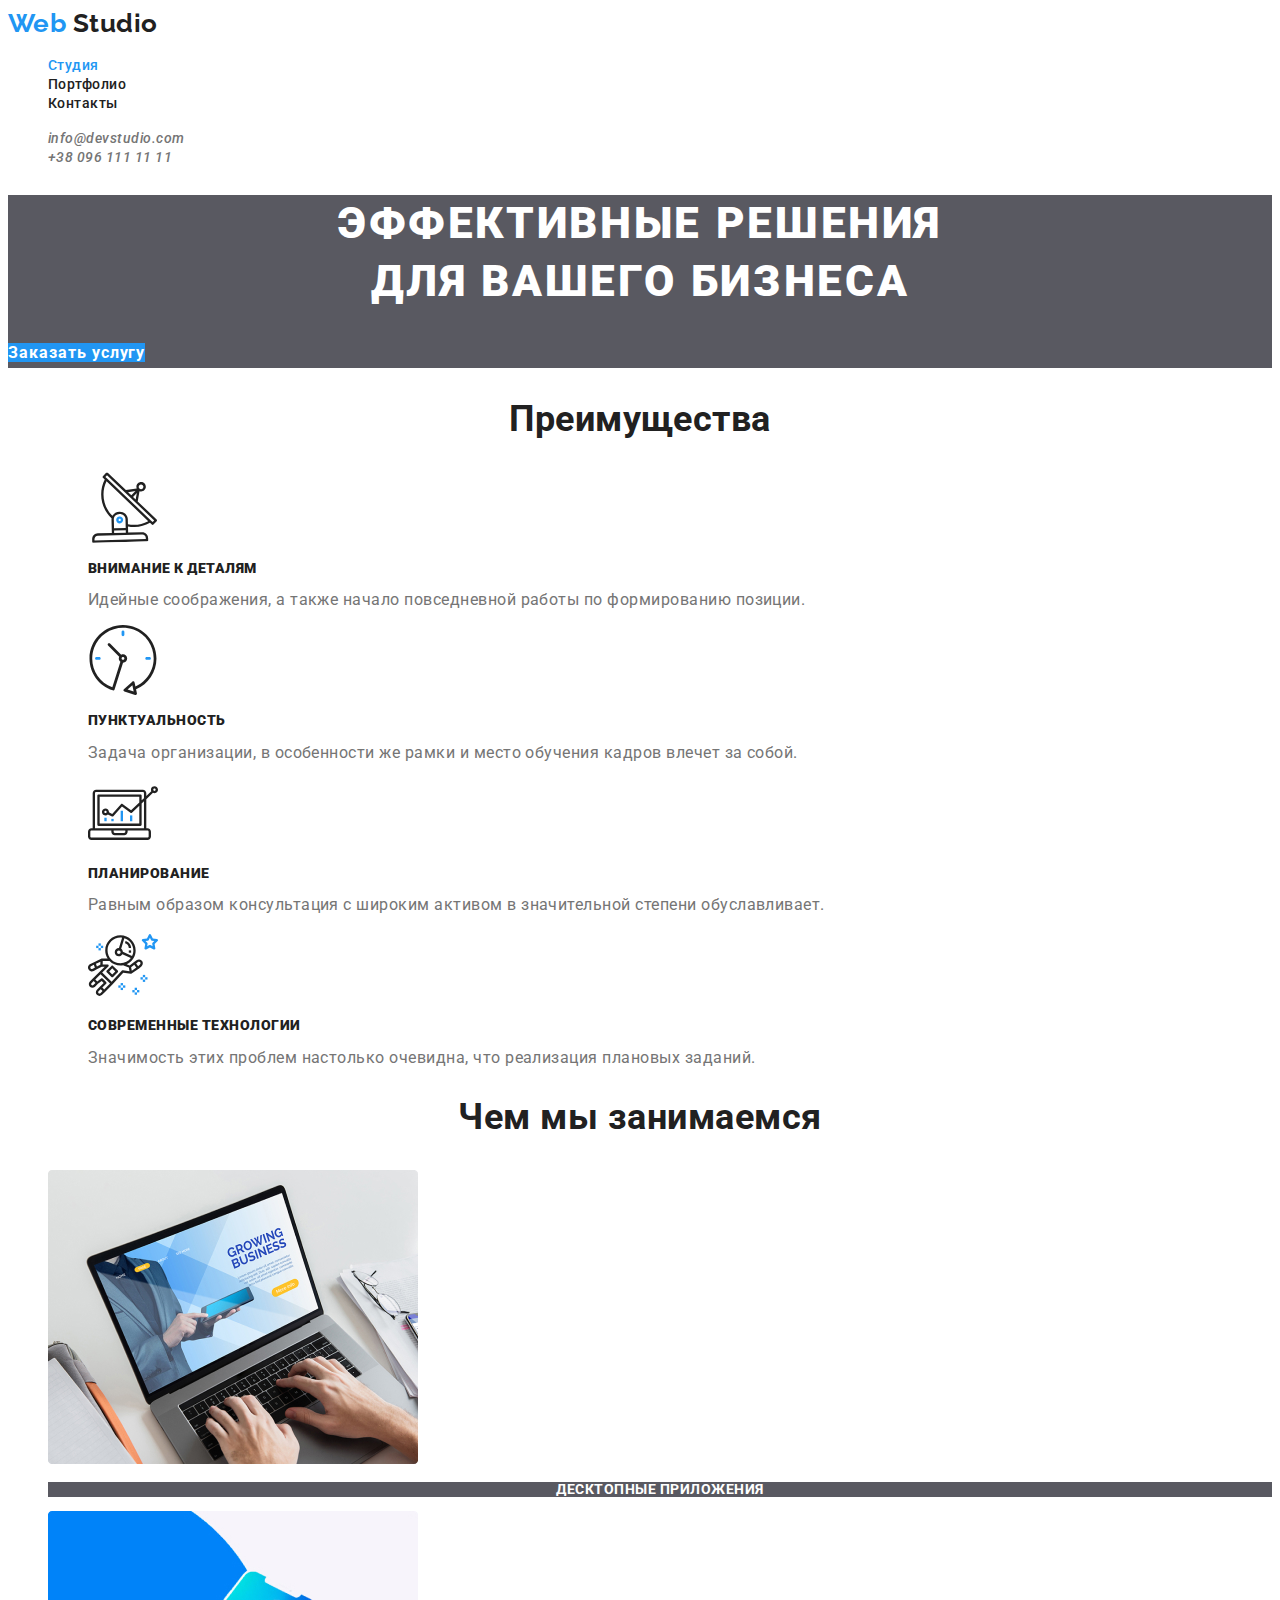
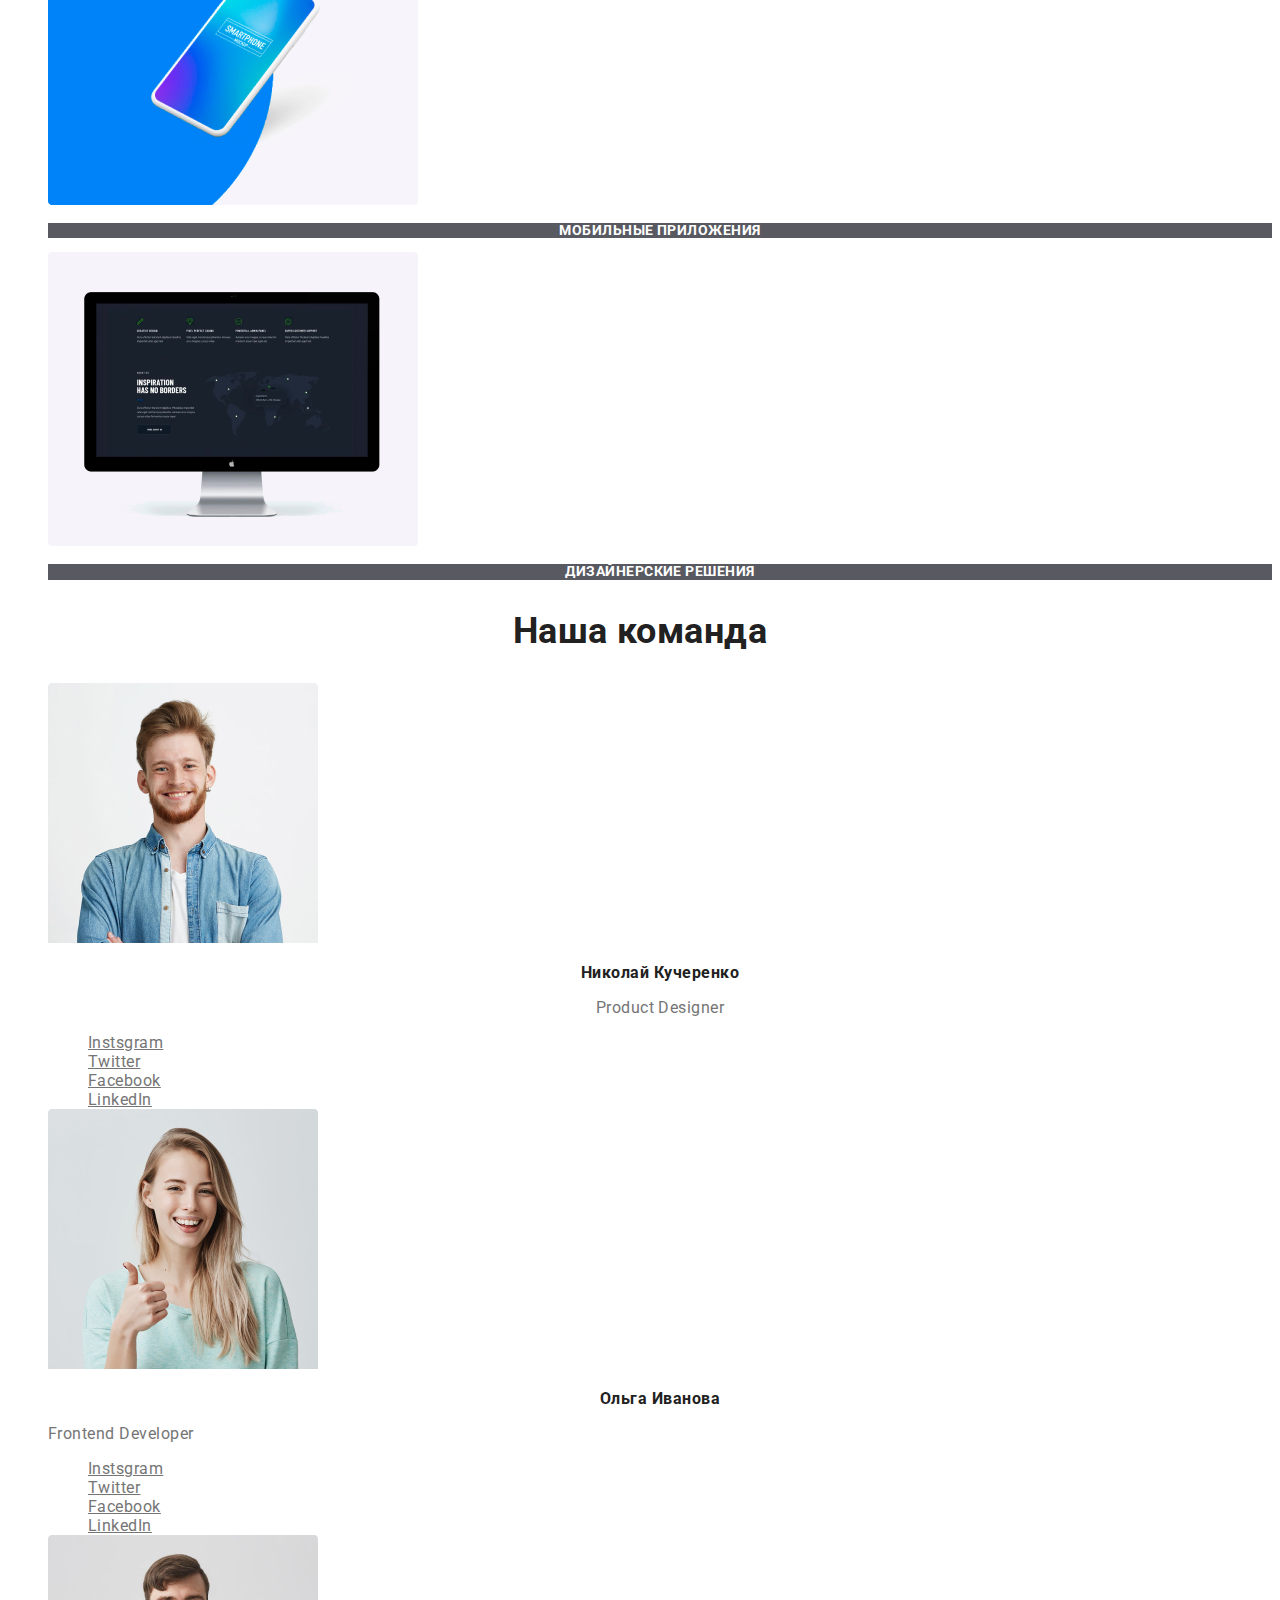
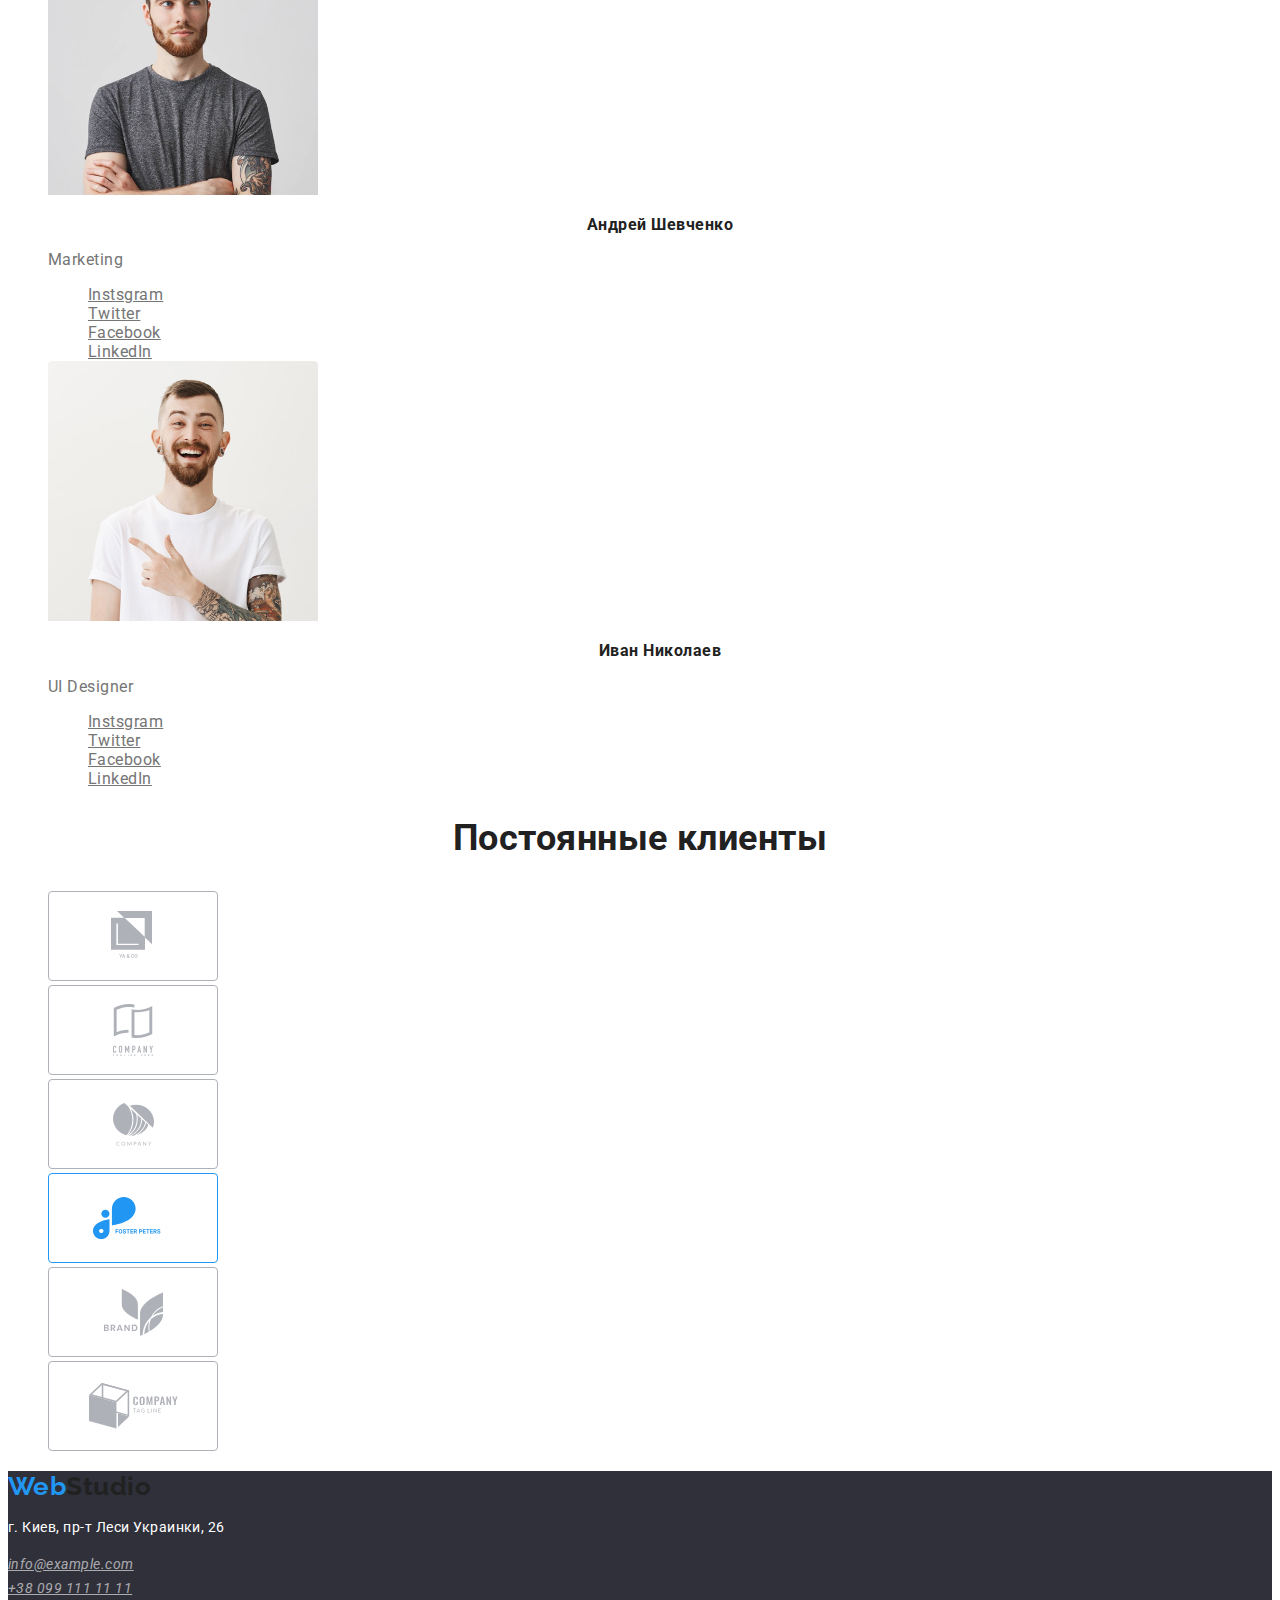
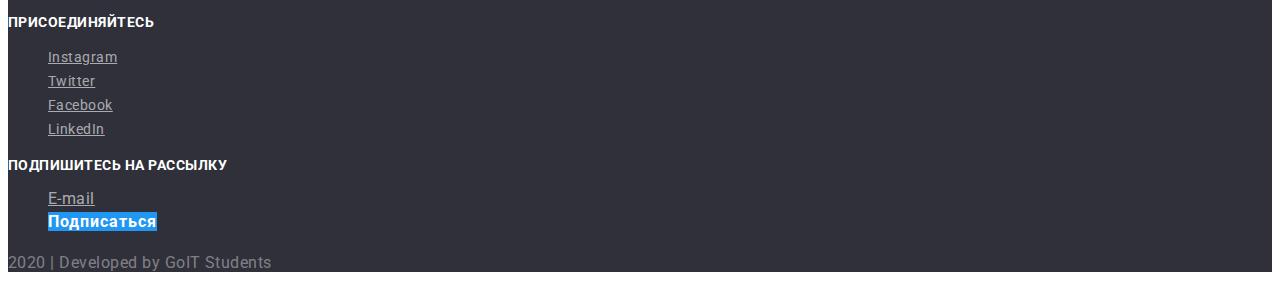
==== index.html @ 50393050 "добавляет исходные файлы" ====
<!DOCTYPE html>
<html lang="ru">
  <head>
    <meta charset="UTF-8" />
    <meta name="viewport" content="width=device-width, initial-scale=1.0" />
    <title>Document</title>
    <link
      href="https://fonts.googleapis.com/css2?family=Raleway&family=Roboto:wght@400;700;900&display=swap"
      rel="stylesheet"
    />
    <link rel="stylesheet" href="./css/styles.css" />
  </head>
  <body>
    <!--навигация + контакты-->
    <header>
      <nav>
        <a href="/" class="logo" lang="en"
          ><span class="logo-web">Web</span> Studio</a
        >
        <ul class="site-nav">
          <li><a href="" class="link current">Студия</a></li>
          <li><a href="./portfolio.html" class="link">Портфолио</a></li>
          <li><a href="" class="link">Контакты</a></li>
        </ul>
      </nav>
      <address>
        <ul class="address">
          <li>
            <a href="mailto:info@devstudio.com" class="link"
              >info@devstudio.com</a
            >
          </li>
          <li>
            <a href="tel:+380961111111" class="link">+38 096 111 11 11</a>
          </li>
        </ul>
      </address>
    </header>

    <main>
      <!--Hero-->
      <section class="hero">
        <h1 class="hero-title">
          эффективные решения <br />
          для вашего бизнеса
        </h1>
        <a href="" class="button primary">Заказать услугу</a>
      </section>

      <!--секция с графическим контентом-->
      <section class="section">
        <!--этот заголовок спрятать в css-->
        <h2 class="section-title">Преимущества</h2>
        <ul class="feature">
          <li>
            <figure>
              <img src="./img/antenna1.svg" alt="antenna 1" />
              <p class="title"><b>Внимание к деталям</b></p>
              <figcaption class="text">
                Идейные соображения, а также начало повседневной работы по
                формированию позиции.
              </figcaption>
            </figure>
          </li>
          <li>
            <figure>
              <img src="./img/clock1.svg" alt="clock 1" />
              <p class="title"><b>Пунктуальность</b></p>
              <figcaption>
                Задача организации, в особенности же рамки и место обучения
                кадров влечет за собой.
              </figcaption>
            </figure>
          </li>
          <li>
            <figure>
              <img src="./img/diagram1.svg" alt="diagram 1" />
              <p class="title"><b>Планирование</b></p>
              <figcaption>
                Равным образом консультация с широким активом в значительной
                степени обуславливает.
              </figcaption>
            </figure>
          </li>
          <li>
            <figure>
              <img src="./img/astronaut1.svg" alt="astronaut 1" />
              <p class="title"><b>Современные технологии</b></p>
              <figcaption>
                Значимость этих проблем настолько очевидна, что реализация
                плановых заданий.
              </figcaption>
            </figure>
          </li>
        </ul>
      </section>

      <!--секция чем мы занимаемся-->
      <section class="section">
        <h2 class="section-title">Чем мы занимаемся</h2>
        <ul class="work">
          <li>
            <img src="./img/laptop.img.jpg" alt="laptop photo" />
            <p class="text">Десктопные приложения</p>
          </li>
          <li>
            <img src="./img/mob.img.jpg" alt="phone photo" />
            <p class="text">Мобильные приложения</p>
          </li>
          <li>
            <img src="./img/tv.img.jpg" alt="tv photo" />
            <p class="text">Дизайнерские решения</p>
          </li>
        </ul>
      </section>

      <!--секция наша команда-->
      <section class="section">
        <h2 class="section-title">Наша команда</h2>
        <ul class="team">
          <li>
            <img src="./img/john.img.jpg" alt="portrait photo" />
            <p class="name"><b>Николай Кучеренко</b></p>
            <p lang="en" class="occupation">Product Designer</p>
            <ul class="social-list">
              <li><a href="" class="link">Instsgram</a></li>
              <li><a href="" class="link">Twitter</a></li>
              <li><a href="" class="link">Facebook</a></li>
              <li><a href="" class="link">LinkedIn</a></li>
            </ul>
          </li>
          <li>
            <img src="./img/marta.img.jpg" alt="portrait photo" />
            <p class="name"><b>Ольга Иванова</b></p>
            <p lang="en">Frontend Developer</p>
            <ul class="social-list">
              <li><a href="" class="link">Instsgram</a></li>
              <li><a href="" class="link">Twitter</a></li>
              <li><a href="" class="link">Facebook</a></li>
              <li><a href="" class="link">LinkedIn</a></li>
            </ul>
          </li>
          <li>
            <img src="./img/robert.img.jpg" alt="portrait photo" />
            <p class="name"><b>Андрей Шевченко</b></p>
            <p lang="en">Marketing</p>
            <ul class="social-list">
              <li><a href="" class="link">Instsgram</a></li>
              <li><a href="" class="link">Twitter</a></li>
              <li><a href="" class="link">Facebook</a></li>
              <li><a href="" class="link">LinkedIn</a></li>
            </ul>
          </li>
          <li>
            <img src="./img/martin.img.jpg" alt="portrait photo" />
            <p class="name"><b>Иван Николаев</b></p>
            <p lang="en">UI Designer</p>
            <ul class="social-list">
              <li><a href="" class="link">Instsgram</a></li>
              <li><a href="" class="link">Twitter</a></li>
              <li><a href="" class="link">Facebook</a></li>
              <li><a href="" class="link">LinkedIn</a></li>
            </ul>
          </li>
        </ul>
      </section>

      <!--секция постоянные клиенты-->
      <section class="section">
        <h2 class="section-title">Постоянные клиенты</h2>
        <ul>
          <li>
            <img src="./img/Client1.svg" alt="logo client 1" />
          </li>
          <li>
            <img src="./img/Client2.svg" alt="logo client 2" />
          </li>
          <li>
            <img src="./img/Client3.svg" alt="logo client 3" />
          </li>
          <li>
            <img src="./img/Client4.svg" alt="logo client 4" />
          </li>
          <li>
            <img src="./img/Client5.svg" alt="logo client 5" />
          </li>
          <li>
            <img src="./img/Client6.svg" alt="logo client 6" />
          </li>
        </ul>
      </section>
    </main>

    <!--подвал страницы-->
    <footer class="footer">
      <a href="/" lang="en" class="logo"
        ><span class="logo-web">Web</span>Studio</a
      >
      <address>
        <p class="address">г. Киев, пр-т Леси Украинки, 26</p>
        <a href="mailto:info@example.com" class="link">info@example.com</a
        ><br />
        <a href="tel:+380991111111" class="link">+38 099 111 11 11</a>
      </address>

      <!--блок соцсети-->
      <div>
        <h3 class="title">присоединяйтесь</h3>
        <ul>
          <li><a href="" class="link">Instagram</a></li>
          <li><a href="" class="link">Twitter</a></li>
          <li><a href="" class="link">Facebook</a></li>
          <li><a href="" class="link">LinkedIn</a></li>
        </ul>
      </div>

      <!--блок присоединяйтесь-->
      <div>
        <h3 class="title">подпишитесь на рассылку</h3>
        <ul>
          <li><a href="" class="button">E-mail</a></li>
          <li><a href="" class="button primary">Подписаться</a></li>
        </ul>
      </div>
      <p class="text">2020 | Developed by GoIT Students</p>
    </footer>
  </body>
</html>
---- css/styles.css ----
:root {
  --primary-text-color: #757575;
  --title-text-color: #212121;
  --accent-color: #2196f3;
  --primary-white-color: #ffffff;
}

body {
  color: var(--primary-text-color);
  background-color: #ffffff;

  font-family: Roboto, sans-serif;
  letter-spacing: 0.03em;
}

ul {
  list-style: none;
}

/* LOGO */
.logo {
  color: var(--title-text-color);

  font-family: Raleway, sans-serif;
  font-weight: bold;
  font-size: 26px;
  line-height: 31px;
  text-decoration: none;
}

.logo-web {
  color: var(--accent-color);
  font-family: Raleway, sans-serif;
}

.logo:hover {
  color: var(--accent-color);
}

/* site-nav */

.site-nav .link {
  color: var(--title-text-color);

  font-weight: 500;
  font-size: 14px;
  line-height: 1.2;
  text-decoration: none;
}

.site-nav .link:hover,
.site-nav .link:focus {
  color: var(--accent-color);
}

.site-nav .link.current {
  color: var(--accent-color);
}

/* address */

.address .link {
  color: var(--primary-text-color);

  font-weight: 500;
  font-size: 14px;
  line-height: 1.2;
  text-decoration: none;
}

.address .link:hover,
.address .link:focus {
  color: var(--accent-color);
}

/* HERO */

.hero {
  background-color: rgba(47, 48, 58, 80%);
}
.hero-title {
  color: #ffffff;

  font-style: normal;
  font-weight: 900;
  font-size: 44px;
  line-height: 1.3;
  text-align: center;
  letter-spacing: 0.06em;
  text-transform: uppercase;
}

/* section */

.section-title {
  color: var(--title-text-color);

  font-weight: bold;
  font-size: 36px;
  line-height: 1.2;
  text-align: center;
}

/* section feature */

.feature .title {
  color: var(--title-text-color);

  font-weight: bold;
  font-size: 14px;
  line-height: 1.1;
  text-transform: uppercase;
}

/* work */

.work .text {
  color: var(--primary-white-color);
  background-color: rgba(47, 48, 58, 80%);

  font-weight: bold;
  font-size: 14px;
  line-height: 1.1;
  text-align: center;
  text-transform: uppercase;
}

/* team */

.team .name {
  color: var(--title-text-color);

  font-weight: 500;
  font-size: 16px;
  line-height: 1.2;
  text-align: center;
}

.occupation {
  font-size: 16px;
  line-height: 1.2;
  text-align: center;
}

.social-list .link {
  color: var(--primary-text-color);
}

.social-list .link:hover,
.social-list .link:focus {
  color: var(--accent-color);
}

/* footer */

.footer {
  background-color: #2f303a;
}

.footer .address {
  color: var(--primary-white-color);

  font-style: normal;
  font-weight: normal;
  font-size: 14px;
  line-height: 1.7;
}

.footer .link {
  color: rgba(255, 255, 255, 60%);

  font-size: 14px;
  line-height: 1.7;
}

.footer .link:hover,
.footer .link:focus {
  color: var(--accent-color);
}

.footer .title {
  color: var(--primary-white-color);

  font-weight: bold;
  font-size: 14px;
  line-height: 1.1;
  text-transform: uppercase;
}

.footer .text {
  color: rgba(255, 255, 255, 40%);
}

.button {
  color: rgba(255, 255, 255, 60%);
  background-color: #2f303a;
}

.button.primary {
  color: var(--primary-white-color);
  background-color: var(--accent-color);

  font-family: inherit;
  font-weight: bold;
  font-size: 16px;
  line-height: 1.8;
  letter-spacing: 0.06em;
  text-decoration: none;
  align-items: center;
  text-align: center;
}

.button.primary:hover,
.button.primary:focus {
  color: var(--primary-text-color);
}

.button:hover,
.button:focus {
  color: var(--accent-color);
}

/* PORTFOLIO */

.portfolio-button {
  color: var(--title-text-color);
  background-color: #f5f4fa;
}

.portfolio-button:hover,
.portfolio-button:focus {
  color: var(--primary-white-color);
  background-color: var(--accent-color);
}

.examples .link {
  text-decoration: none;
}

.examples-title {
  color: var(--title-text-color);
  font-weight: 700;
  font-size: 18px;
  line-height: 2;
  letter-spacing: 0.06em;
}

.examples .text {
  color: var(--primary-text-color);
  font-size: 16px;
  line-height: 1.9;
}

.examples .discription {
  color: var(--primary-text-color);
  font-size: 18px;
  line-height: 1.5;
}
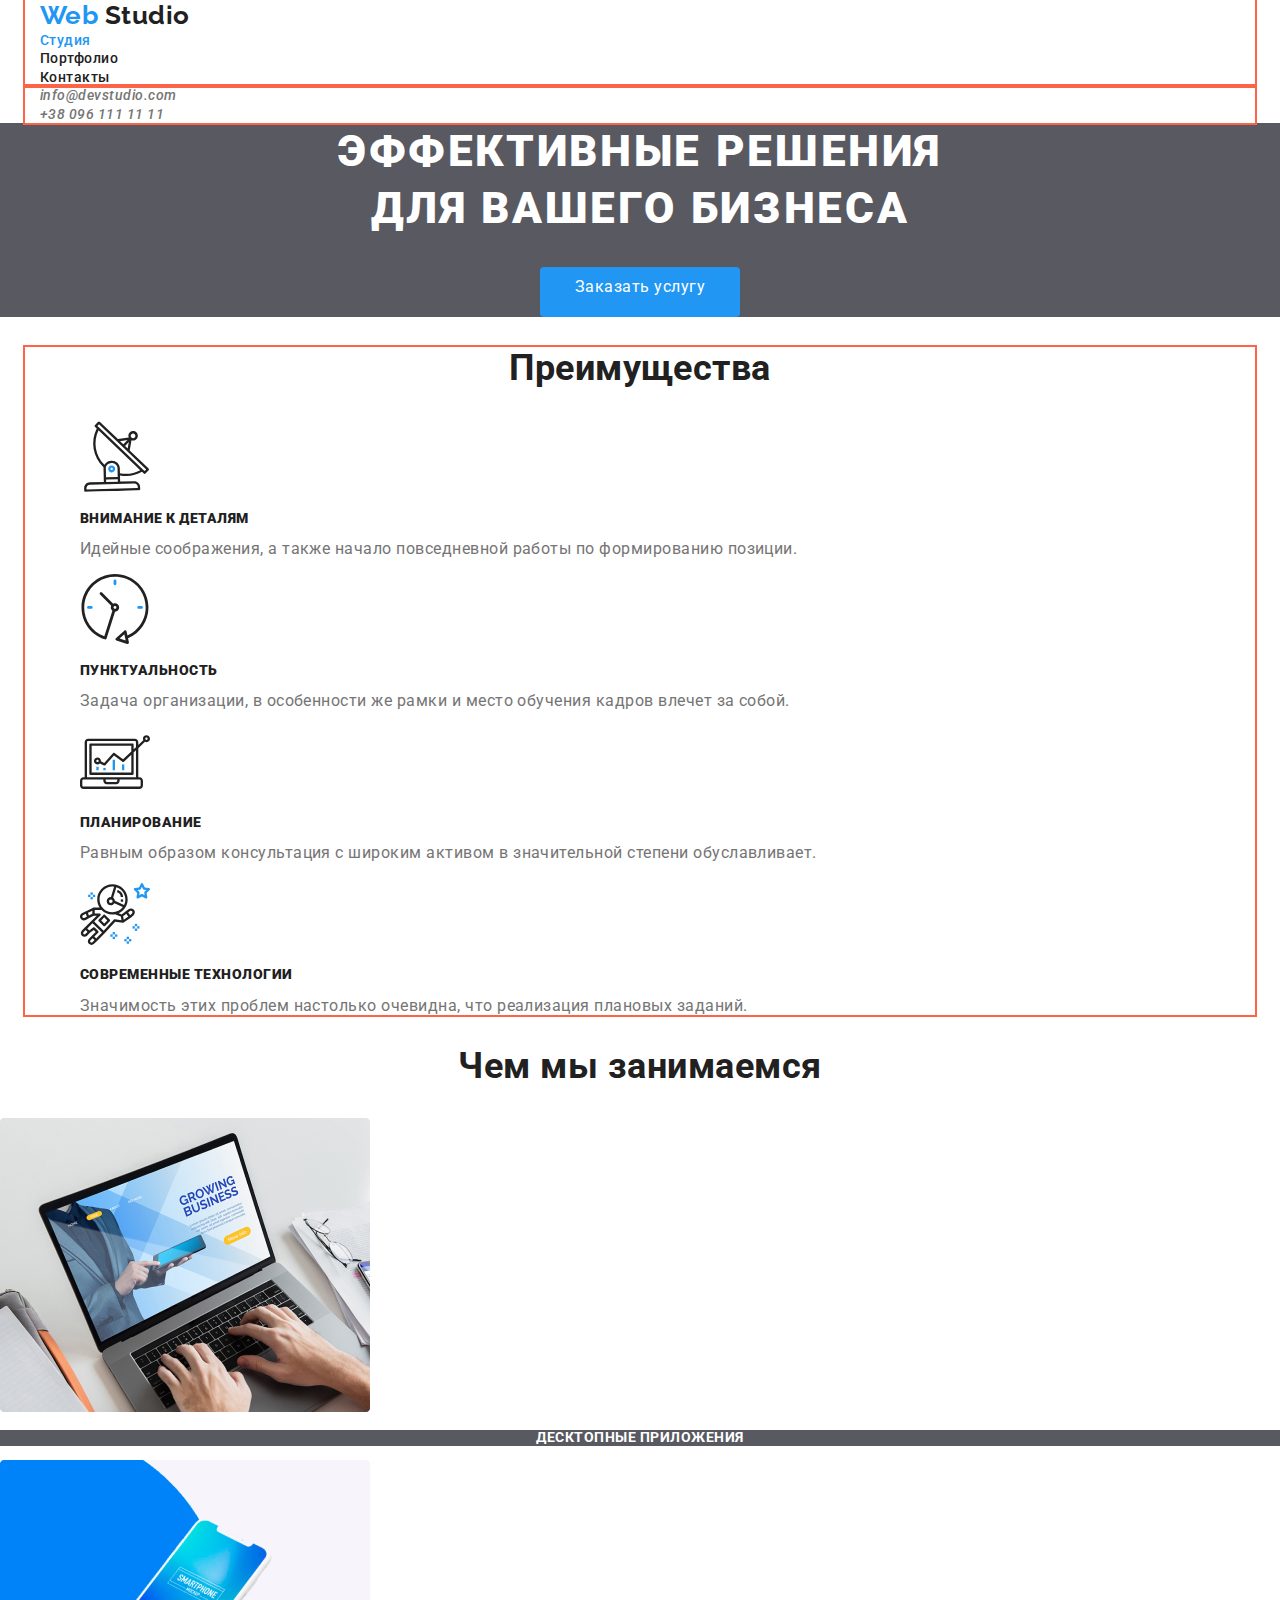
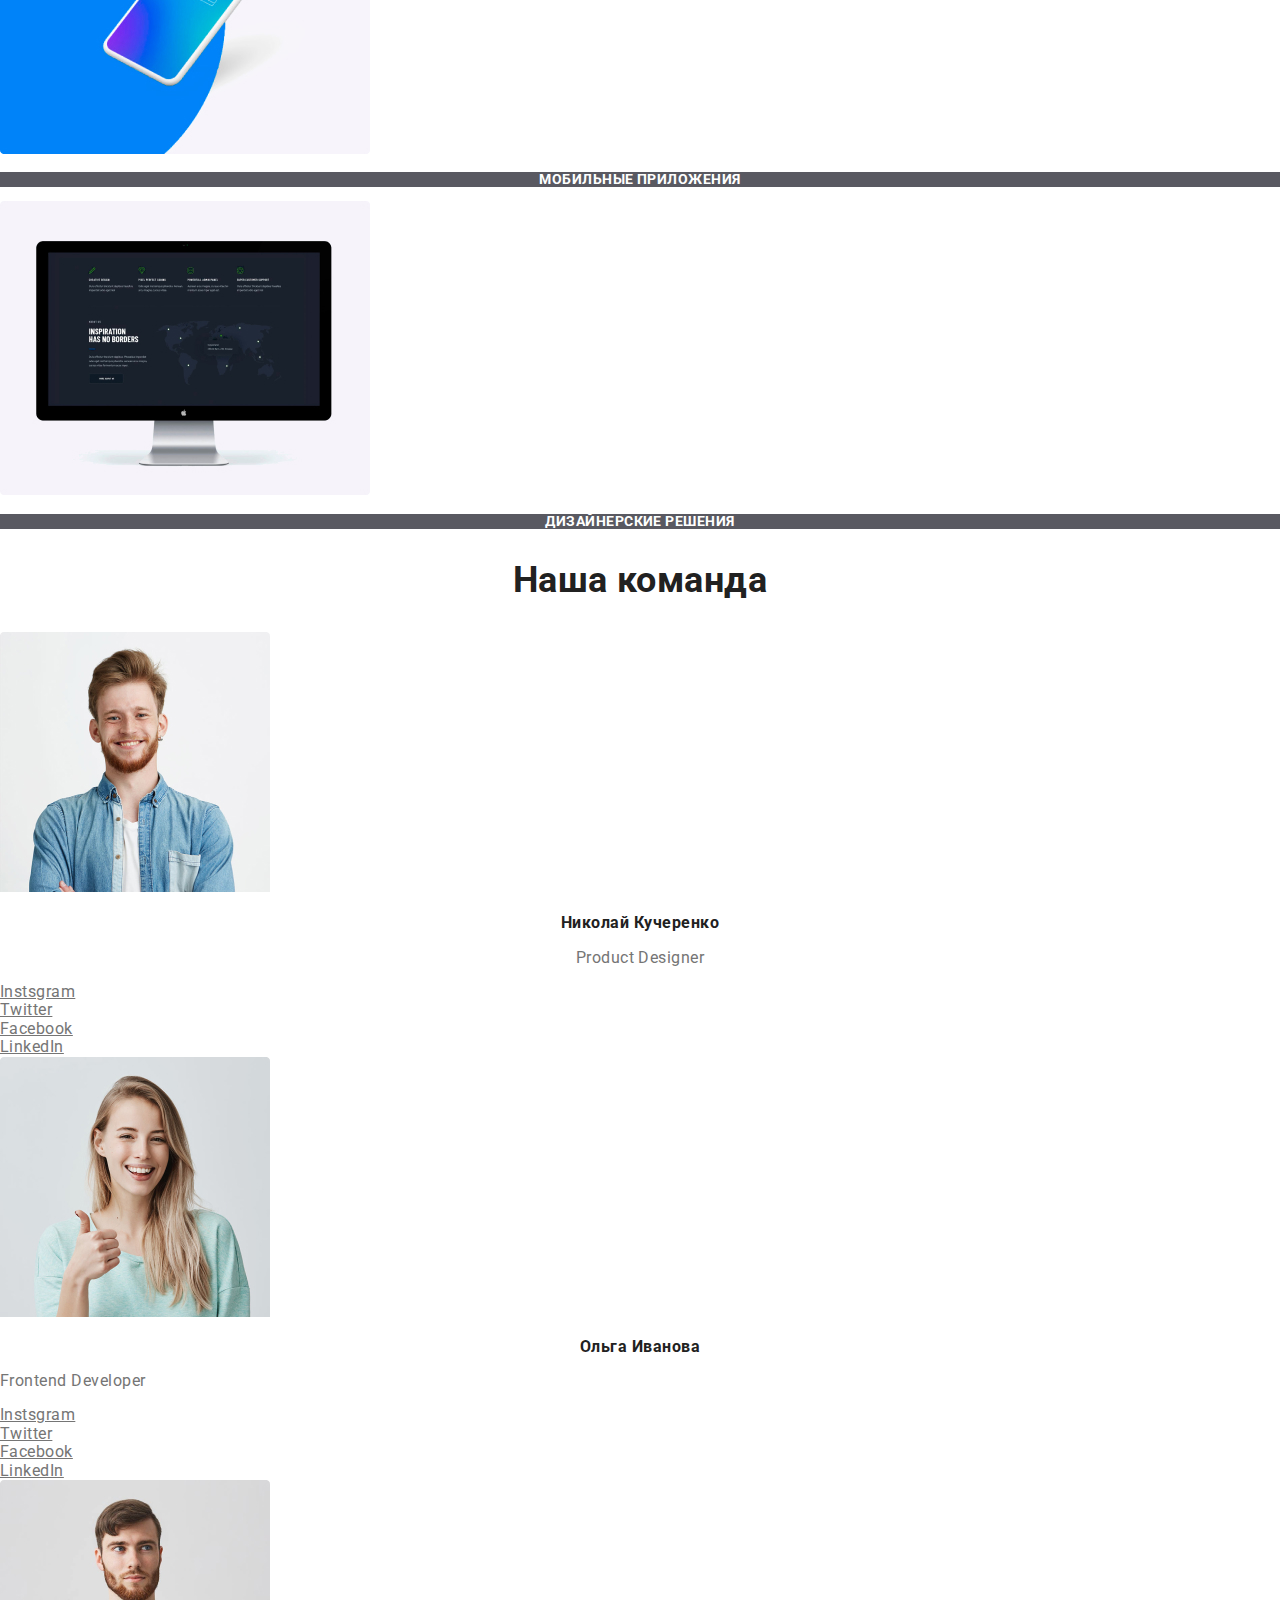
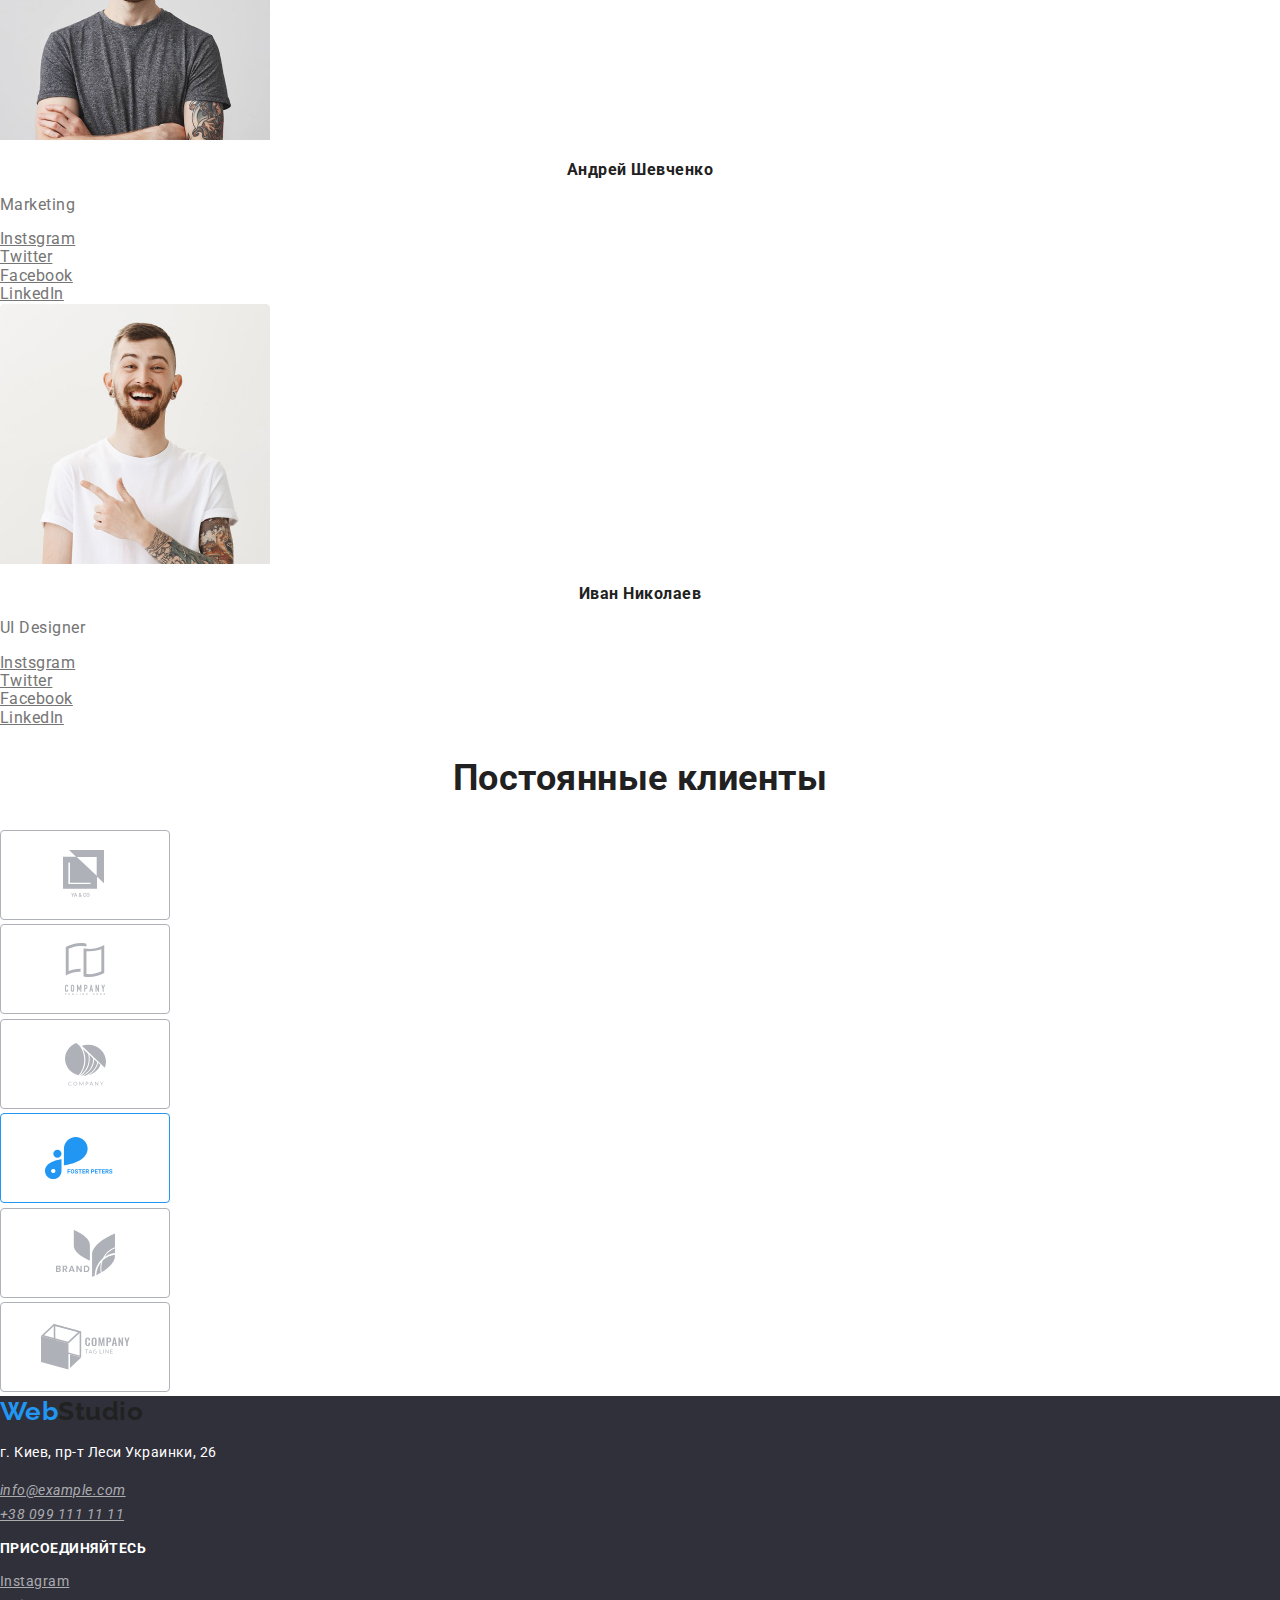
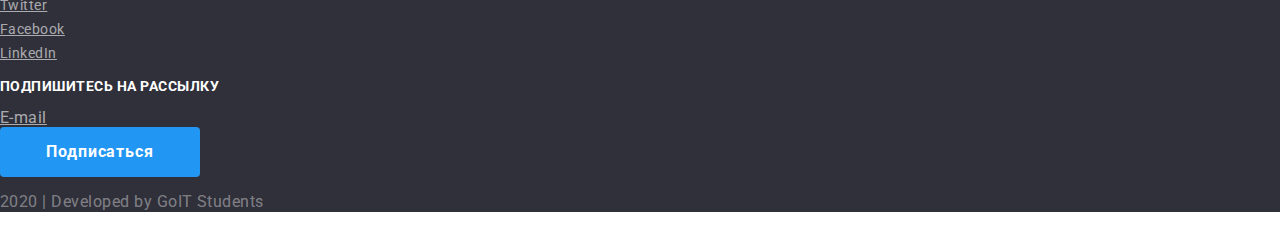
==== commit 559e454c: "стартует блочную часть" ====
--- a/index.html
+++ b/index.html
@@ -8,12 +8,16 @@
       href="https://fonts.googleapis.com/css2?family=Raleway&family=Roboto:wght@400;700;900&display=swap"
       rel="stylesheet"
     />
+    <link
+      rel="stylesheet"
+      href="https://cdnjs.cloudflare.com/ajax/libs/modern-normalize/0.6.0/modern-normalize.min.css"
+    />
     <link rel="stylesheet" href="./css/styles.css" />
   </head>
   <body>
     <!--навигация + контакты-->
     <header>
-      <nav>
+      <nav class="container">
         <a href="/" class="logo" lang="en"
           ><span class="logo-web">Web</span> Studio</a
         >
@@ -23,7 +27,7 @@
           <li><a href="" class="link">Контакты</a></li>
         </ul>
       </nav>
-      <address>
+      <address class="container">
         <ul class="address">
           <li>
             <a href="mailto:info@devstudio.com" class="link"
@@ -44,55 +48,57 @@
           эффективные решения <br />
           для вашего бизнеса
         </h1>
-        <a href="" class="button primary">Заказать услугу</a>
+        <a href="" class="hero-button">Заказать услугу</a>
       </section>
 
       <!--секция с графическим контентом-->
       <section class="section">
-        <!--этот заголовок спрятать в css-->
-        <h2 class="section-title">Преимущества</h2>
-        <ul class="feature">
-          <li>
-            <figure>
-              <img src="./img/antenna1.svg" alt="antenna 1" />
-              <p class="title"><b>Внимание к деталям</b></p>
-              <figcaption class="text">
-                Идейные соображения, а также начало повседневной работы по
-                формированию позиции.
-              </figcaption>
-            </figure>
-          </li>
-          <li>
-            <figure>
-              <img src="./img/clock1.svg" alt="clock 1" />
-              <p class="title"><b>Пунктуальность</b></p>
-              <figcaption>
-                Задача организации, в особенности же рамки и место обучения
-                кадров влечет за собой.
-              </figcaption>
-            </figure>
-          </li>
-          <li>
-            <figure>
-              <img src="./img/diagram1.svg" alt="diagram 1" />
-              <p class="title"><b>Планирование</b></p>
-              <figcaption>
-                Равным образом консультация с широким активом в значительной
-                степени обуславливает.
-              </figcaption>
-            </figure>
-          </li>
-          <li>
-            <figure>
-              <img src="./img/astronaut1.svg" alt="astronaut 1" />
-              <p class="title"><b>Современные технологии</b></p>
-              <figcaption>
-                Значимость этих проблем настолько очевидна, что реализация
-                плановых заданий.
-              </figcaption>
-            </figure>
-          </li>
-        </ul>
+        <div class="container">
+          <!--этот заголовок спрятать в css-->
+          <h2 class="section-title">Преимущества</h2>
+          <ul class="feature">
+            <li>
+              <figure>
+                <img src="./img/antenna1.svg" alt="antenna 1" />
+                <p class="title"><b>Внимание к деталям</b></p>
+                <figcaption class="text">
+                  Идейные соображения, а также начало повседневной работы по
+                  формированию позиции.
+                </figcaption>
+              </figure>
+            </li>
+            <li>
+              <figure>
+                <img src="./img/clock1.svg" alt="clock 1" />
+                <p class="title"><b>Пунктуальность</b></p>
+                <figcaption>
+                  Задача организации, в особенности же рамки и место обучения
+                  кадров влечет за собой.
+                </figcaption>
+              </figure>
+            </li>
+            <li>
+              <figure>
+                <img src="./img/diagram1.svg" alt="diagram 1" />
+                <p class="title"><b>Планирование</b></p>
+                <figcaption>
+                  Равным образом консультация с широким активом в значительной
+                  степени обуславливает.
+                </figcaption>
+              </figure>
+            </li>
+            <li>
+              <figure>
+                <img src="./img/astronaut1.svg" alt="astronaut 1" />
+                <p class="title"><b>Современные технологии</b></p>
+                <figcaption>
+                  Значимость этих проблем настолько очевидна, что реализация
+                  плановых заданий.
+                </figcaption>
+              </figure>
+            </li>
+          </ul>
+        </div>
       </section>
 
       <!--секция чем мы занимаемся-->
--- a/css/styles.css
+++ b/css/styles.css
@@ -13,8 +13,19 @@
   letter-spacing: 0.03em;
 }
 
+.container {
+  width: 1230px;
+  margin: auto;
+  padding-left: 15px;
+  padding-right: 15px;
+
+  outline: 2px solid tomato;
+}
+
 ul {
   list-style: none;
+  padding: 0;
+  margin: 0;
 }
 
 /* LOGO */
@@ -77,17 +88,34 @@
 
 .hero {
   background-color: rgba(47, 48, 58, 80%);
+  text-align: center;
 }
 .hero-title {
+  margin-top: 0;
+  margin-bottom: 30px;
   color: #ffffff;
 
   font-style: normal;
   font-weight: 900;
   font-size: 44px;
   line-height: 1.3;
-  text-align: center;
   letter-spacing: 0.06em;
   text-transform: uppercase;
+}
+
+.hero-button {
+  display: inline-block;
+  border-radius: 4px;
+  padding: 11px 28px;
+  text-decoration: none;
+
+  color: var(--primary-white-color);
+  background-color: var(--accent-color);
+
+  min-width: 200px;
+  height: 50px;
+  left: 700px;
+  top: 466px;
 }
 
 /* section */
@@ -197,6 +225,15 @@
 }
 
 .button.primary {
+  display: inline-block;
+  border-radius: 4px;
+  padding: 11px 28px;
+
+  min-width: 200px;
+  height: 50px;
+  left: 1185px;
+  top: 2764px;
+
   color: var(--primary-white-color);
   background-color: var(--accent-color);
 
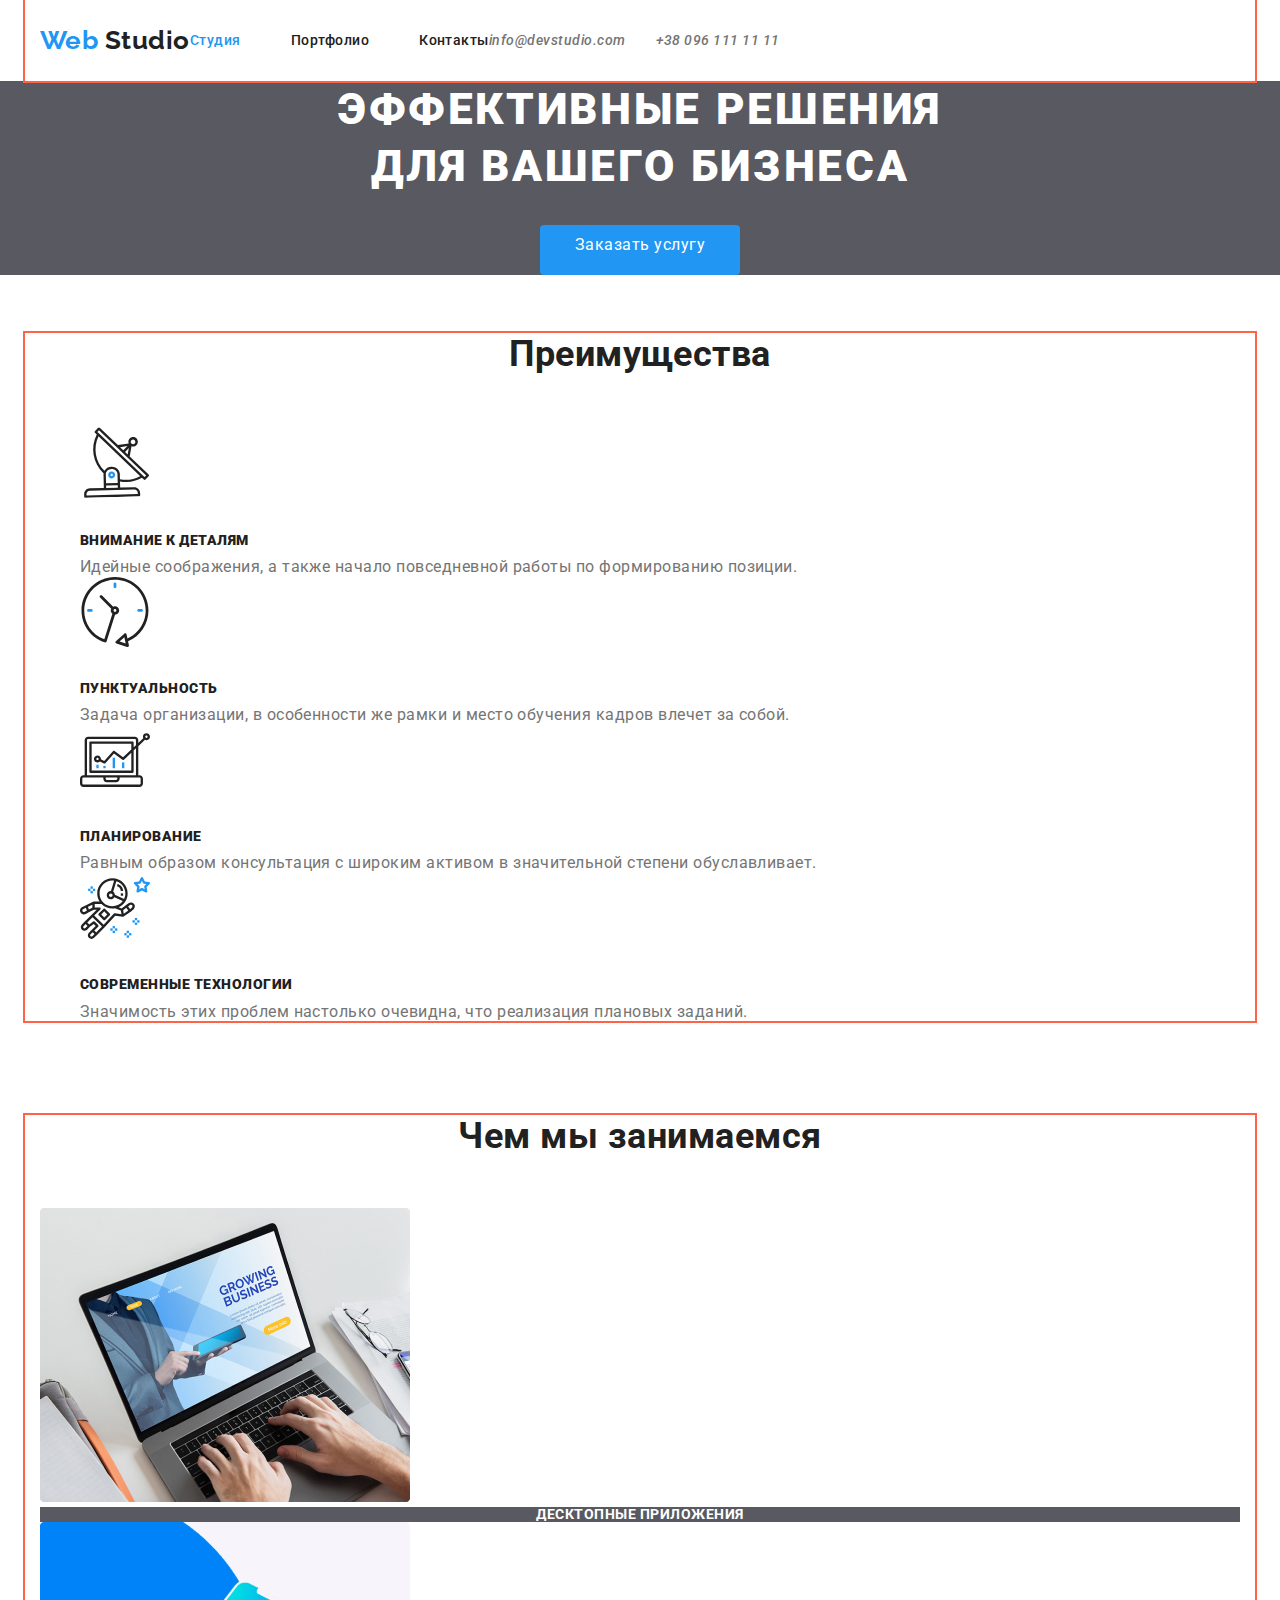
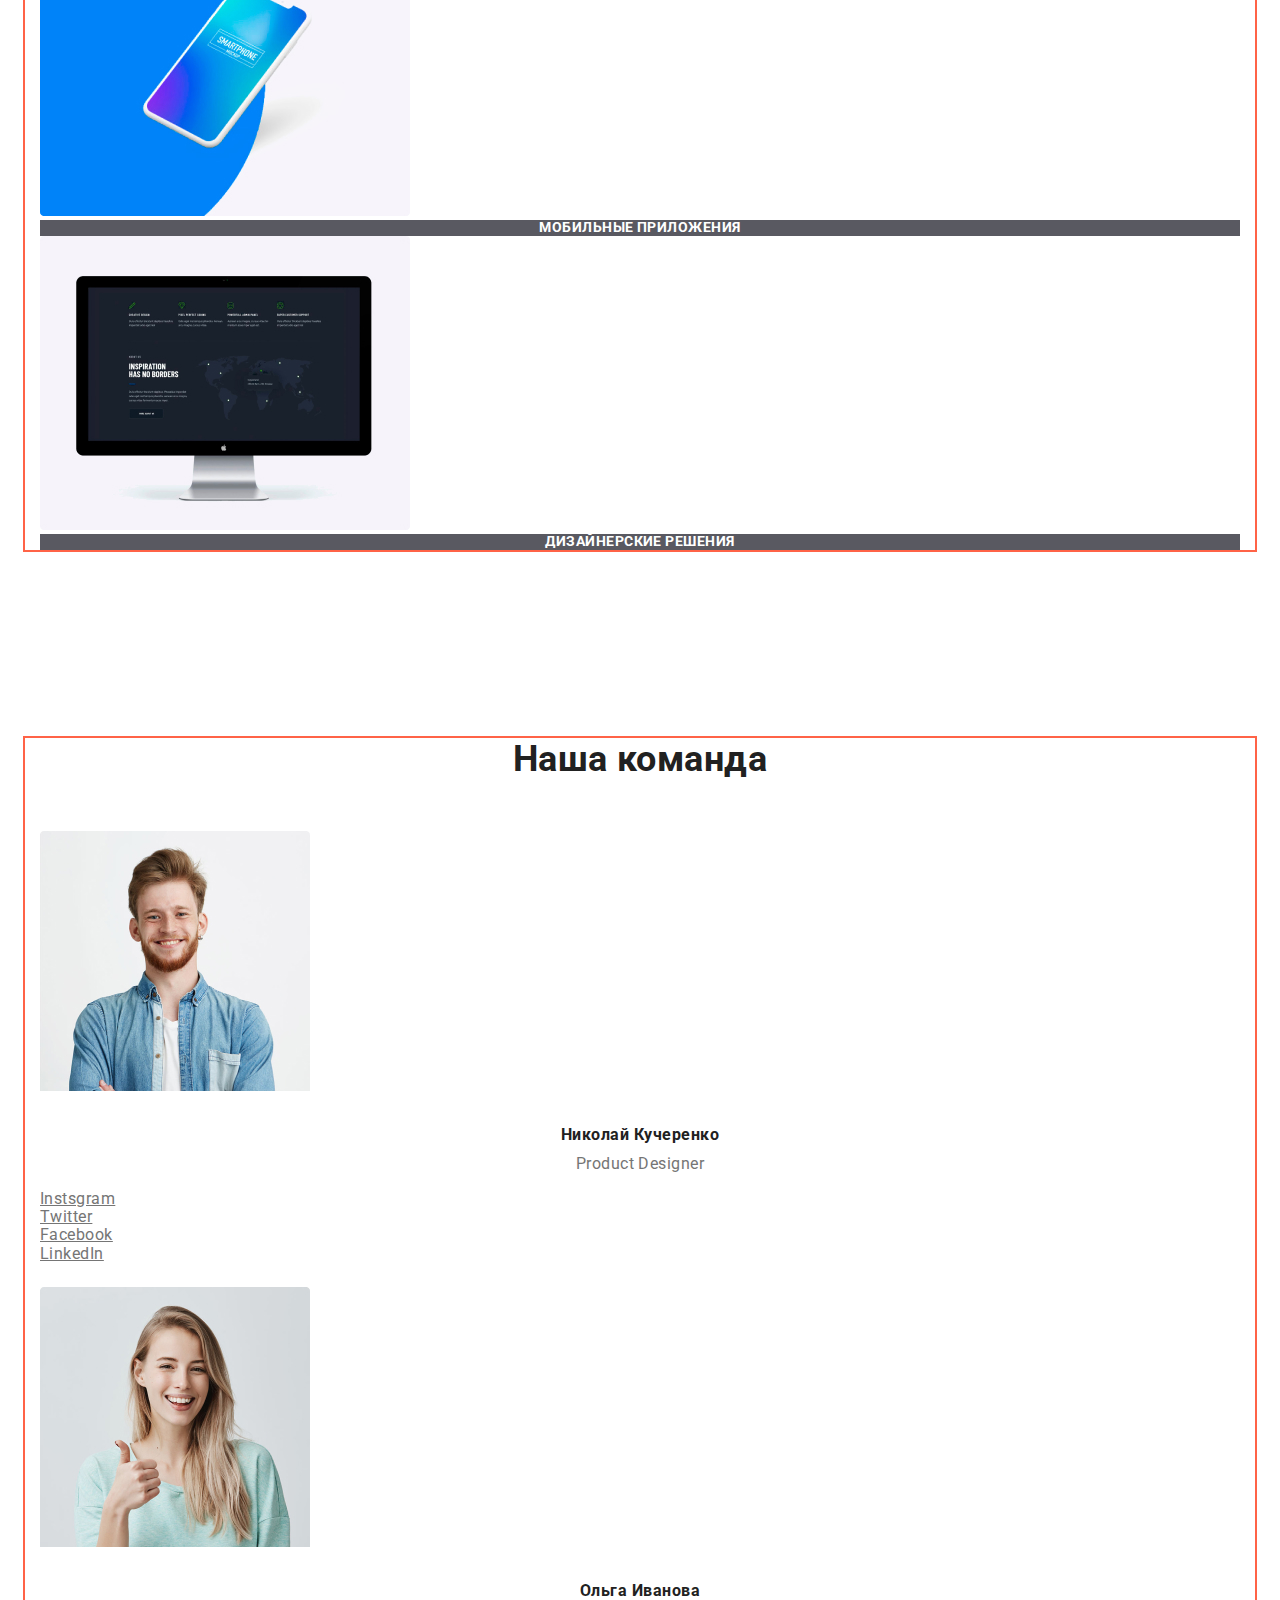
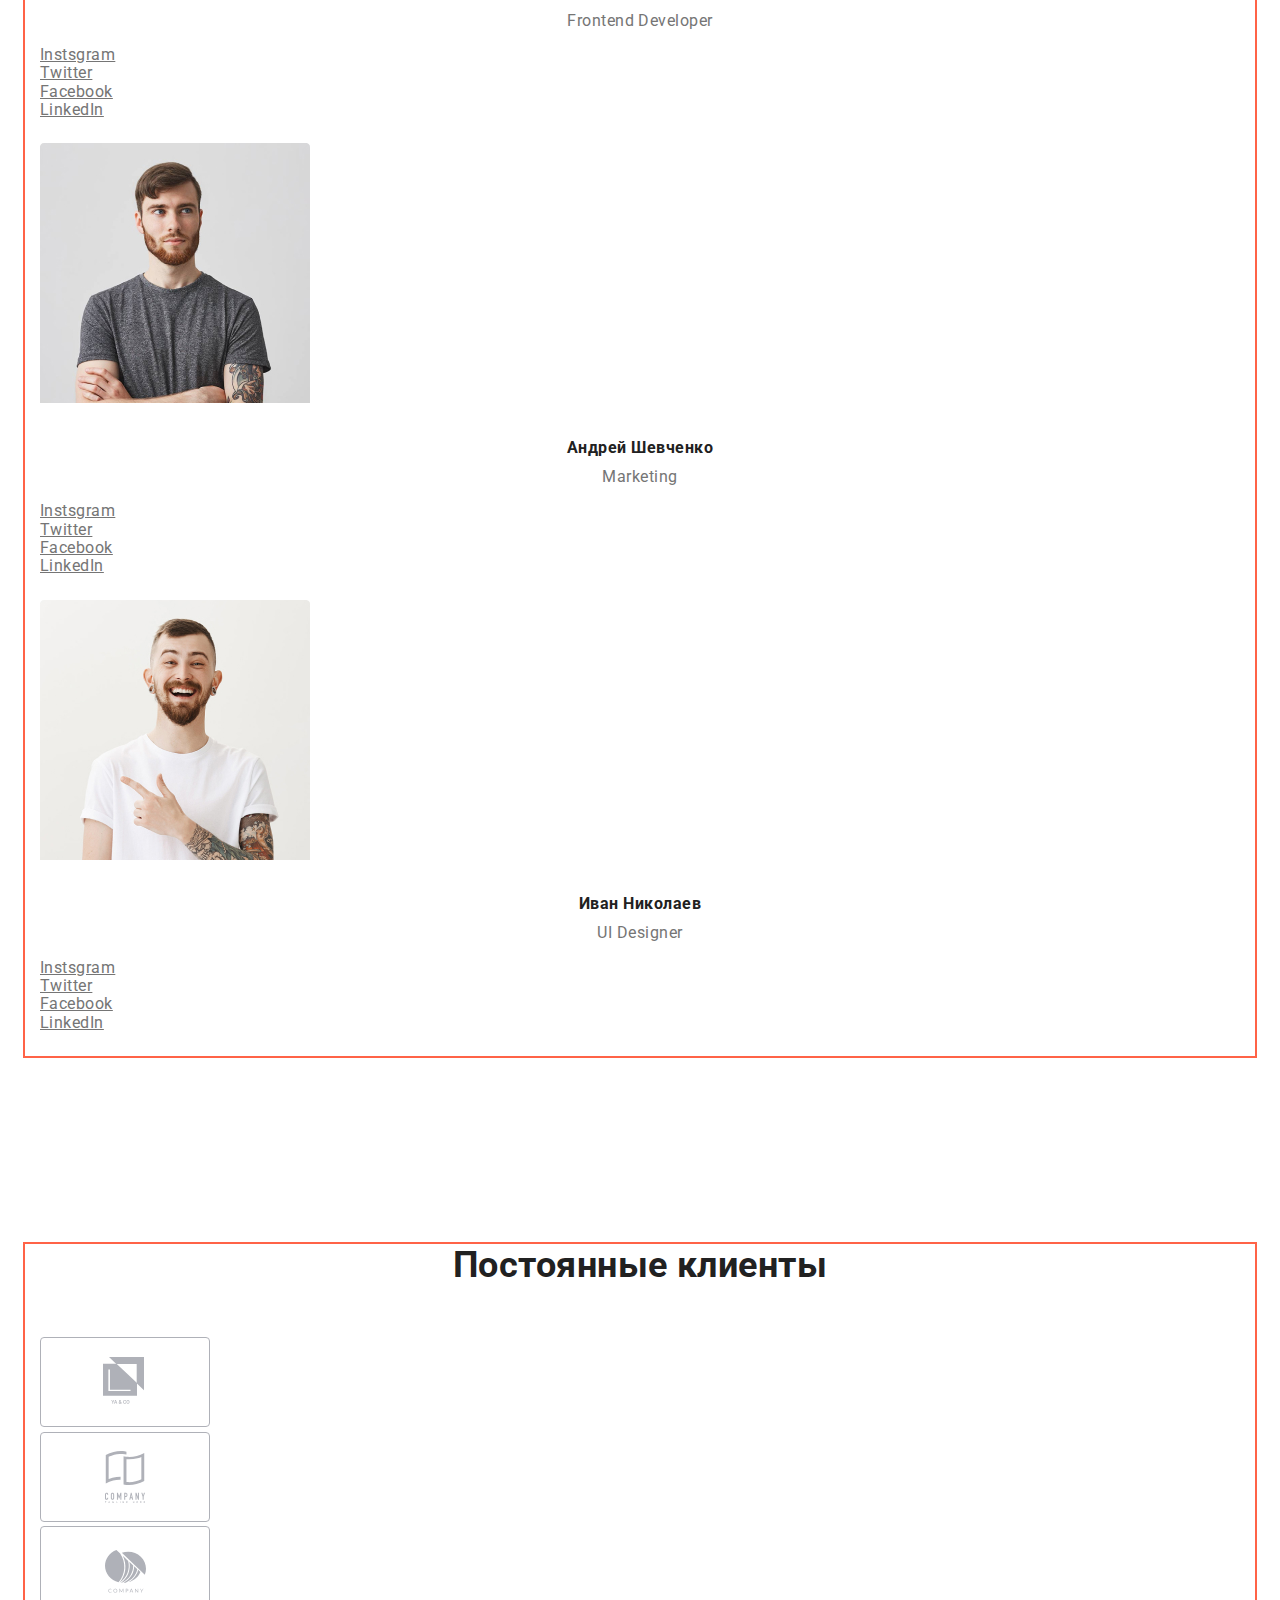
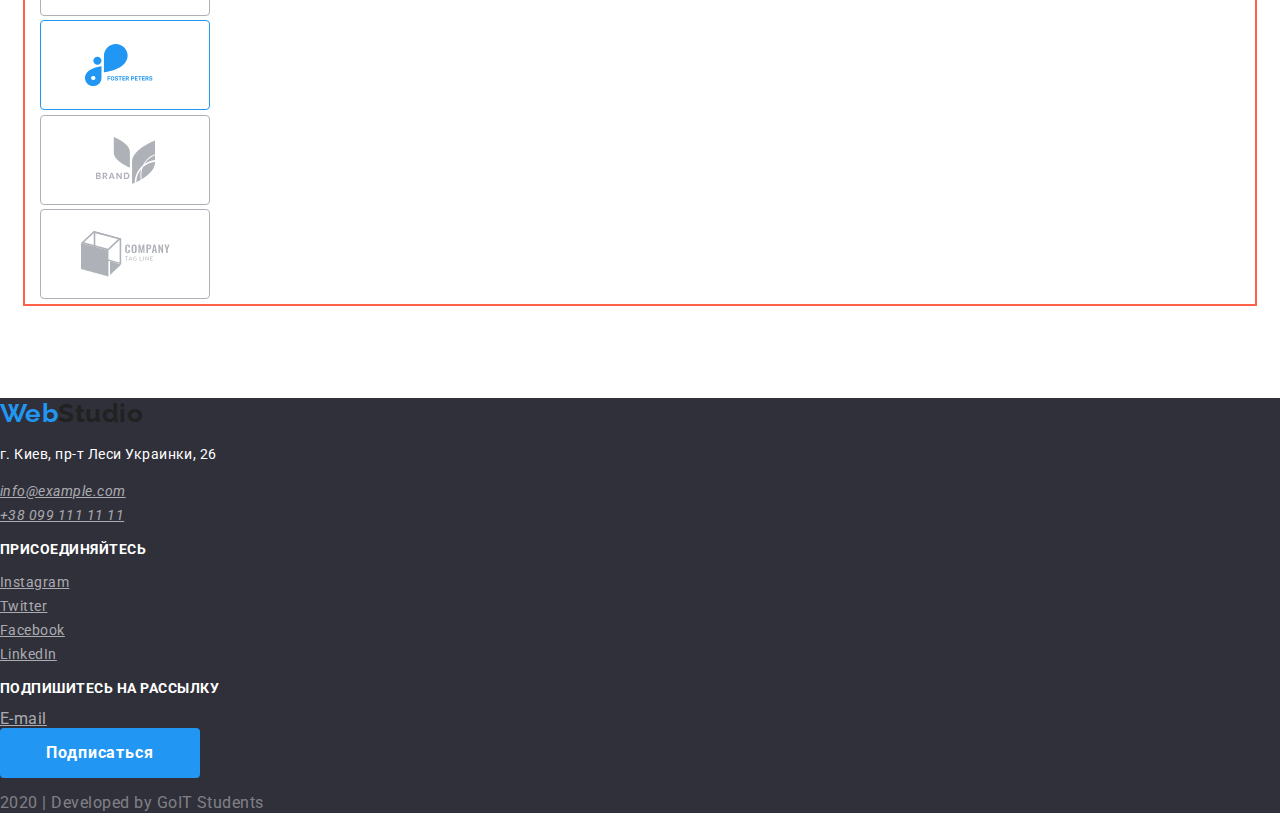
==== commit b72d64d8: "добавляет флекс-бокс хэдеру" ====
--- a/index.html
+++ b/index.html
@@ -16,29 +16,35 @@
   </head>
   <body>
     <!--навигация + контакты-->
-    <header>
-      <nav class="container">
-        <a href="/" class="logo" lang="en"
-          ><span class="logo-web">Web</span> Studio</a
-        >
-        <ul class="site-nav">
-          <li><a href="" class="link current">Студия</a></li>
-          <li><a href="./portfolio.html" class="link">Портфолио</a></li>
-          <li><a href="" class="link">Контакты</a></li>
-        </ul>
-      </nav>
-      <address class="container">
-        <ul class="address">
-          <li>
-            <a href="mailto:info@devstudio.com" class="link"
-              >info@devstudio.com</a
-            >
-          </li>
-          <li>
-            <a href="tel:+380961111111" class="link">+38 096 111 11 11</a>
-          </li>
-        </ul>
-      </address>
+    <header class="page-header">
+      <div class="container main-nav">
+        <div class="logo">
+          <a href="/" class="logo" lang="en"
+            ><span class="logo-web">Web</span> Studio</a
+          >
+        </div>
+        <nav>
+          <ul class="site-nav">
+            <li class="item"><a href="" class="link current">Студия</a></li>
+            <li class="item">
+              <a href="./portfolio.html" class="link">Портфолио</a>
+            </li>
+            <li class="item"><a href="" class="link">Контакты</a></li>
+          </ul>
+        </nav>
+        <address>
+          <ul class="address">
+            <li class="item">
+              <a href="mailto:info@devstudio.com" class="link"
+                >info@devstudio.com</a
+              >
+            </li>
+            <li class="item">
+              <a href="tel:+380961111111" class="link">+38 096 111 11 11</a>
+            </li>
+          </ul>
+        </address>
+      </div>
     </header>
 
     <main>
@@ -57,8 +63,8 @@
           <!--этот заголовок спрятать в css-->
           <h2 class="section-title">Преимущества</h2>
           <ul class="feature">
-            <li>
-              <figure>
+            <li class="feature-list">
+              <figure class="figure">
                 <img src="./img/antenna1.svg" alt="antenna 1" />
                 <p class="title"><b>Внимание к деталям</b></p>
                 <figcaption class="text">
@@ -67,8 +73,8 @@
                 </figcaption>
               </figure>
             </li>
-            <li>
-              <figure>
+            <li class="feature-list">
+              <figure class="figure">
                 <img src="./img/clock1.svg" alt="clock 1" />
                 <p class="title"><b>Пунктуальность</b></p>
                 <figcaption>
@@ -77,8 +83,8 @@
                 </figcaption>
               </figure>
             </li>
-            <li>
-              <figure>
+            <li class="feature-list">
+              <figure class="figure">
                 <img src="./img/diagram1.svg" alt="diagram 1" />
                 <p class="title"><b>Планирование</b></p>
                 <figcaption>
@@ -87,8 +93,8 @@
                 </figcaption>
               </figure>
             </li>
-            <li>
-              <figure>
+            <li class="feature-list">
+              <figure class="figure">
                 <img src="./img/astronaut1.svg" alt="astronaut 1" />
                 <p class="title"><b>Современные технологии</b></p>
                 <figcaption>
@@ -103,97 +109,119 @@
 
       <!--секция чем мы занимаемся-->
       <section class="section">
-        <h2 class="section-title">Чем мы занимаемся</h2>
-        <ul class="work">
-          <li>
-            <img src="./img/laptop.img.jpg" alt="laptop photo" />
-            <p class="text">Десктопные приложения</p>
-          </li>
-          <li>
-            <img src="./img/mob.img.jpg" alt="phone photo" />
-            <p class="text">Мобильные приложения</p>
-          </li>
-          <li>
-            <img src="./img/tv.img.jpg" alt="tv photo" />
-            <p class="text">Дизайнерские решения</p>
-          </li>
-        </ul>
+        <div class="container">
+          <h2 class="section-title">Чем мы занимаемся</h2>
+          <ul class="work">
+            <li>
+              <img src="./img/laptop.img.jpg" alt="laptop photo" />
+              <p class="text">Десктопные приложения</p>
+            </li>
+            <li>
+              <img src="./img/mob.img.jpg" alt="phone photo" />
+              <p class="text">Мобильные приложения</p>
+            </li>
+            <li>
+              <img src="./img/tv.img.jpg" alt="tv photo" />
+              <p class="text">Дизайнерские решения</p>
+            </li>
+          </ul>
+        </div>
       </section>
 
       <!--секция наша команда-->
-      <section class="section">
-        <h2 class="section-title">Наша команда</h2>
-        <ul class="team">
-          <li>
-            <img src="./img/john.img.jpg" alt="portrait photo" />
-            <p class="name"><b>Николай Кучеренко</b></p>
-            <p lang="en" class="occupation">Product Designer</p>
-            <ul class="social-list">
-              <li><a href="" class="link">Instsgram</a></li>
-              <li><a href="" class="link">Twitter</a></li>
-              <li><a href="" class="link">Facebook</a></li>
-              <li><a href="" class="link">LinkedIn</a></li>
-            </ul>
-          </li>
-          <li>
-            <img src="./img/marta.img.jpg" alt="portrait photo" />
-            <p class="name"><b>Ольга Иванова</b></p>
-            <p lang="en">Frontend Developer</p>
-            <ul class="social-list">
-              <li><a href="" class="link">Instsgram</a></li>
-              <li><a href="" class="link">Twitter</a></li>
-              <li><a href="" class="link">Facebook</a></li>
-              <li><a href="" class="link">LinkedIn</a></li>
-            </ul>
-          </li>
-          <li>
-            <img src="./img/robert.img.jpg" alt="portrait photo" />
-            <p class="name"><b>Андрей Шевченко</b></p>
-            <p lang="en">Marketing</p>
-            <ul class="social-list">
-              <li><a href="" class="link">Instsgram</a></li>
-              <li><a href="" class="link">Twitter</a></li>
-              <li><a href="" class="link">Facebook</a></li>
-              <li><a href="" class="link">LinkedIn</a></li>
-            </ul>
-          </li>
-          <li>
-            <img src="./img/martin.img.jpg" alt="portrait photo" />
-            <p class="name"><b>Иван Николаев</b></p>
-            <p lang="en">UI Designer</p>
-            <ul class="social-list">
-              <li><a href="" class="link">Instsgram</a></li>
-              <li><a href="" class="link">Twitter</a></li>
-              <li><a href="" class="link">Facebook</a></li>
-              <li><a href="" class="link">LinkedIn</a></li>
-            </ul>
-          </li>
-        </ul>
+      <section class="team-section">
+        <div class="container">
+          <h2 class="section-title">Наша команда</h2>
+          <ul class="team">
+            <li class="team-card">
+              <img
+                src="./img/john.img.jpg"
+                alt="portrait photo"
+                class="team-photo"
+              />
+              <p class="name"><b>Николай Кучеренко</b></p>
+              <p lang="en" class="occupation">Product Designer</p>
+              <ul class="social-list">
+                <li><a href="" class="link">Instsgram</a></li>
+                <li><a href="" class="link">Twitter</a></li>
+                <li><a href="" class="link">Facebook</a></li>
+                <li><a href="" class="link">LinkedIn</a></li>
+              </ul>
+            </li>
+            <li class="team-card">
+              <img
+                src="./img/marta.img.jpg"
+                alt="portrait photo"
+                class="team-photo"
+              />
+              <p class="name"><b>Ольга Иванова</b></p>
+              <p lang="en" class="occupation">Frontend Developer</p>
+              <ul class="social-list">
+                <li><a href="" class="link">Instsgram</a></li>
+                <li><a href="" class="link">Twitter</a></li>
+                <li><a href="" class="link">Facebook</a></li>
+                <li><a href="" class="link">LinkedIn</a></li>
+              </ul>
+            </li>
+            <li class="team-card">
+              <img
+                src="./img/robert.img.jpg"
+                alt="portrait photo"
+                class="team-photo"
+              />
+              <p class="name"><b>Андрей Шевченко</b></p>
+              <p lang="en" class="occupation">Marketing</p>
+              <ul class="social-list">
+                <li><a href="" class="link">Instsgram</a></li>
+                <li><a href="" class="link">Twitter</a></li>
+                <li><a href="" class="link">Facebook</a></li>
+                <li><a href="" class="link">LinkedIn</a></li>
+              </ul>
+            </li>
+            <li class="team-card">
+              <img
+                src="./img/martin.img.jpg"
+                alt="portrait photo"
+                class="team-photo"
+              />
+              <p class="name"><b>Иван Николаев</b></p>
+              <p lang="en" class="occupation">UI Designer</p>
+              <ul class="social-list">
+                <li><a href="" class="link">Instsgram</a></li>
+                <li><a href="" class="link">Twitter</a></li>
+                <li><a href="" class="link">Facebook</a></li>
+                <li><a href="" class="link">LinkedIn</a></li>
+              </ul>
+            </li>
+          </ul>
+        </div>
       </section>
 
       <!--секция постоянные клиенты-->
       <section class="section">
-        <h2 class="section-title">Постоянные клиенты</h2>
-        <ul>
-          <li>
-            <img src="./img/Client1.svg" alt="logo client 1" />
-          </li>
-          <li>
-            <img src="./img/Client2.svg" alt="logo client 2" />
-          </li>
-          <li>
-            <img src="./img/Client3.svg" alt="logo client 3" />
-          </li>
-          <li>
-            <img src="./img/Client4.svg" alt="logo client 4" />
-          </li>
-          <li>
-            <img src="./img/Client5.svg" alt="logo client 5" />
-          </li>
-          <li>
-            <img src="./img/Client6.svg" alt="logo client 6" />
-          </li>
-        </ul>
+        <div class="container">
+          <h2 class="section-title">Постоянные клиенты</h2>
+          <ul>
+            <li>
+              <img src="./img/Client1.svg" alt="logo client 1" />
+            </li>
+            <li>
+              <img src="./img/Client2.svg" alt="logo client 2" />
+            </li>
+            <li>
+              <img src="./img/Client3.svg" alt="logo client 3" />
+            </li>
+            <li>
+              <img src="./img/Client4.svg" alt="logo client 4" />
+            </li>
+            <li>
+              <img src="./img/Client5.svg" alt="logo client 5" />
+            </li>
+            <li>
+              <img src="./img/Client6.svg" alt="logo client 6" />
+            </li>
+          </ul>
+        </div>
       </section>
     </main>
 
--- a/css/styles.css
+++ b/css/styles.css
@@ -28,7 +28,15 @@
   margin: 0;
 }
 
+/* Header */
+
+.main-nav {
+  display: flex;
+  align-items: center;
+}
+
 /* LOGO */
+
 .logo {
   color: var(--title-text-color);
 
@@ -50,7 +58,19 @@
 
 /* site-nav */
 
+.site-nav {
+  display: flex;
+}
+
+.site-nav .item:not(:last-child) {
+  margin-right: 50px;
+}
+
 .site-nav .link {
+  display: block;
+  margin-top: 32px;
+  padding-bottom: 32px;
+
   color: var(--title-text-color);
 
   font-weight: 500;
@@ -70,7 +90,19 @@
 
 /* address */
 
+.address {
+  display: flex;
+}
+
+.address .item + .item {
+  margin-left: 30px;
+}
+
 .address .link {
+  display: block;
+  padding-top: 32px;
+  padding-bottom: 32px;
+
   color: var(--primary-text-color);
 
   font-weight: 500;
@@ -87,6 +119,7 @@
 /* HERO */
 
 .hero {
+  margin-bottom: 58px;
   background-color: rgba(47, 48, 58, 80%);
   text-align: center;
 }
@@ -120,7 +153,13 @@
 
 /* section */
 
+.section {
+  margin-bottom: 94px;
+}
+
 .section-title {
+  margin-top: 0;
+  margin-bottom: 50px;
   color: var(--title-text-color);
 
   font-weight: bold;
@@ -132,6 +171,8 @@
 /* section feature */
 
 .feature .title {
+  margin-top: 30px;
+  margin-bottom: 10px;
   color: var(--title-text-color);
 
   font-weight: bold;
@@ -140,9 +181,21 @@
   text-transform: uppercase;
 }
 
+.feature-list {
+  margin-top: 0;
+  margin-bottom: 0;
+}
+
+.figure {
+  margin-top: 0;
+  margin-bottom: 0;
+}
+
 /* work */
 
 .work .text {
+  margin-top: 0;
+  margin-bottom: 0;
   color: var(--primary-white-color);
   background-color: rgba(47, 48, 58, 80%);
 
@@ -155,7 +208,24 @@
 
 /* team */
 
+.team-section {
+  padding-top: 94px;
+  padding-bottom: 94px;
+  margin-bottom: 94px;
+}
+
+.team-photo {
+  margin-top: 0;
+  margin-bottom: 30px;
+}
+
+.team-card {
+  padding-bottom: 24px;
+}
+
 .team .name {
+  margin-top: 0;
+  margin-bottom: 10px;
   color: var(--title-text-color);
 
   font-weight: 500;
@@ -165,6 +235,8 @@
 }
 
 .occupation {
+  margin-top: 0;
+  margin-bottom: 16;
   font-size: 16px;
   line-height: 1.2;
   text-align: center;
@@ -259,7 +331,17 @@
 
 /* PORTFOLIO */
 
+.portfolio {
+  margin-top: 120px;
+  margin-bottom: 100px;
+}
+
+.portfolio-list {
+  padding-bottom: 33px;
+}
+
 .portfolio-button {
+  margin-bottom: 16px;
   color: var(--title-text-color);
   background-color: #f5f4fa;
 }
@@ -268,6 +350,11 @@
 .portfolio-button:focus {
   color: var(--primary-white-color);
   background-color: var(--accent-color);
+}
+
+.portfolio-title {
+  margin-top: 0;
+  margin-bottom: 0;
 }
 
 .examples .link {
@@ -283,12 +370,16 @@
 }
 
 .examples .text {
+  margin-top: 0;
+  margin-bottom: 0;
   color: var(--primary-text-color);
   font-size: 16px;
   line-height: 1.9;
 }
 
 .examples .discription {
+  margin-top: 0;
+  margin-bottom: 0;
   color: var(--primary-text-color);
   font-size: 18px;
   line-height: 1.5;
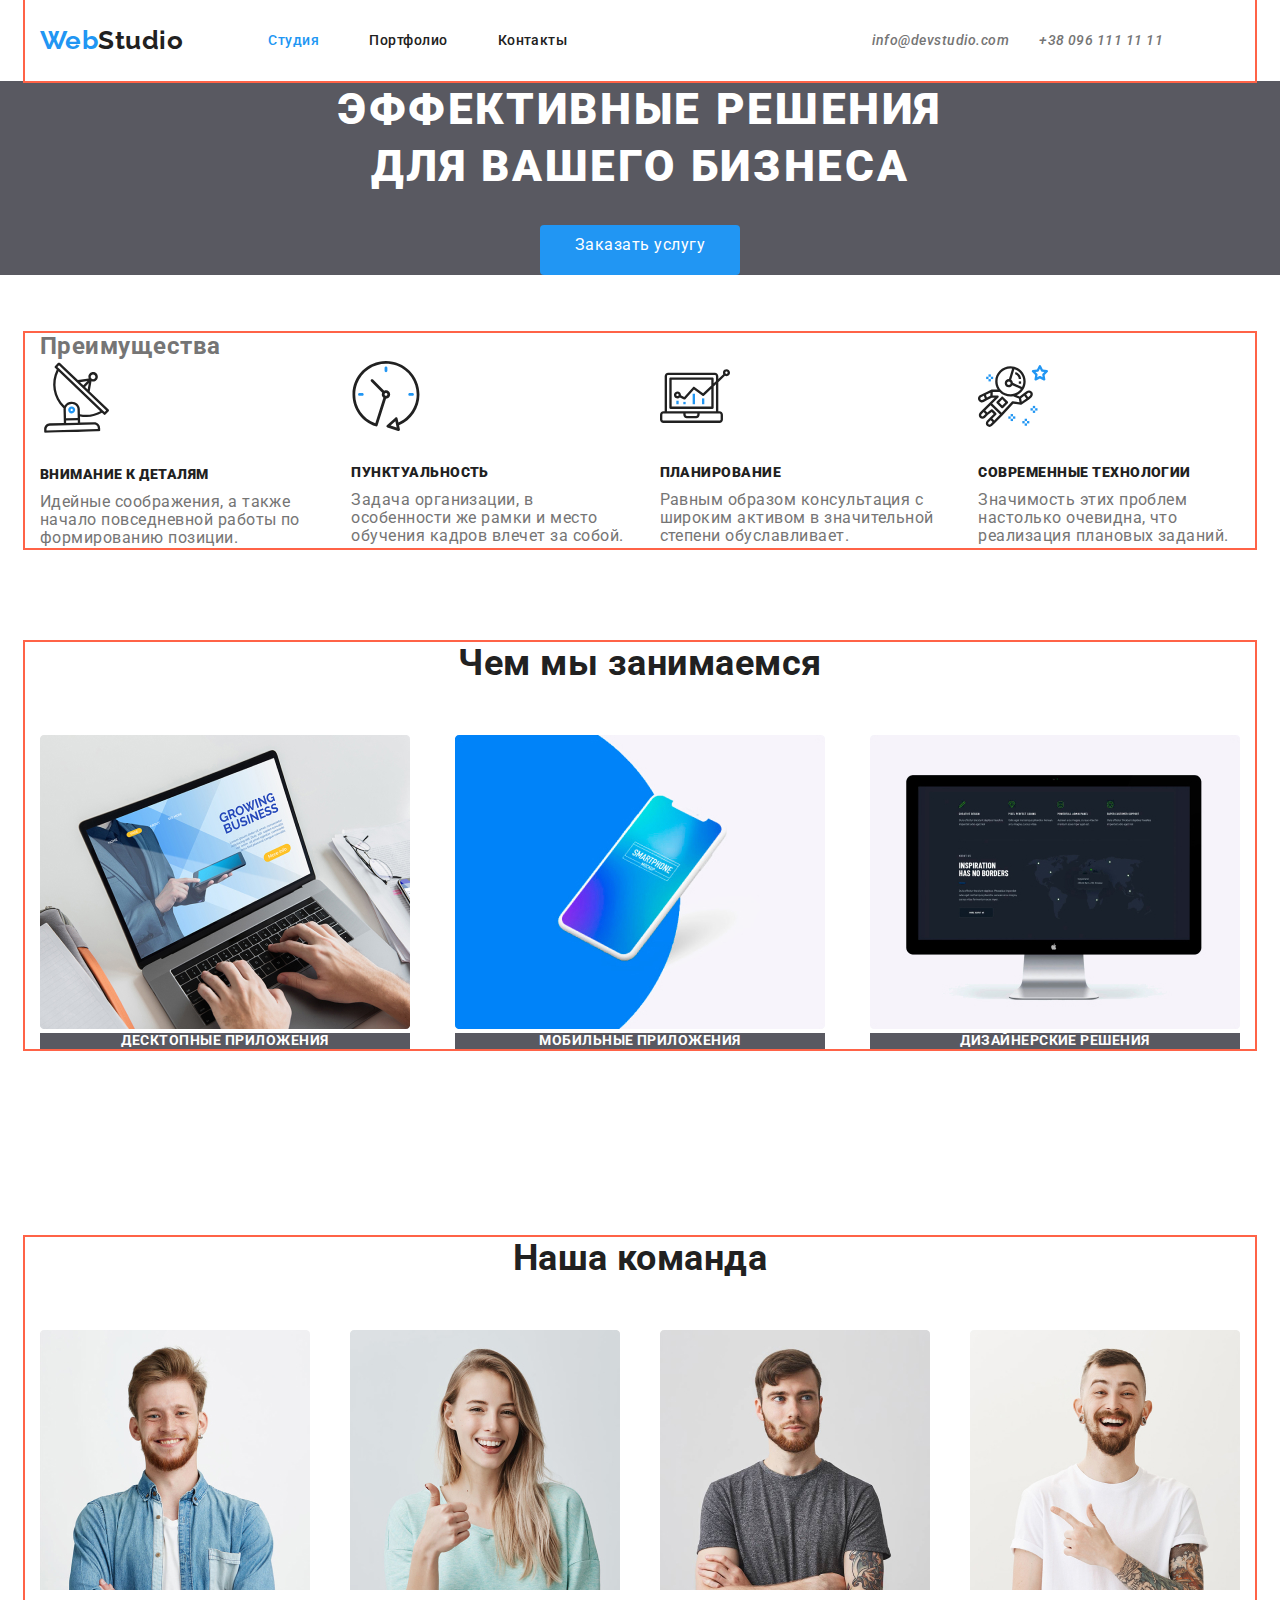
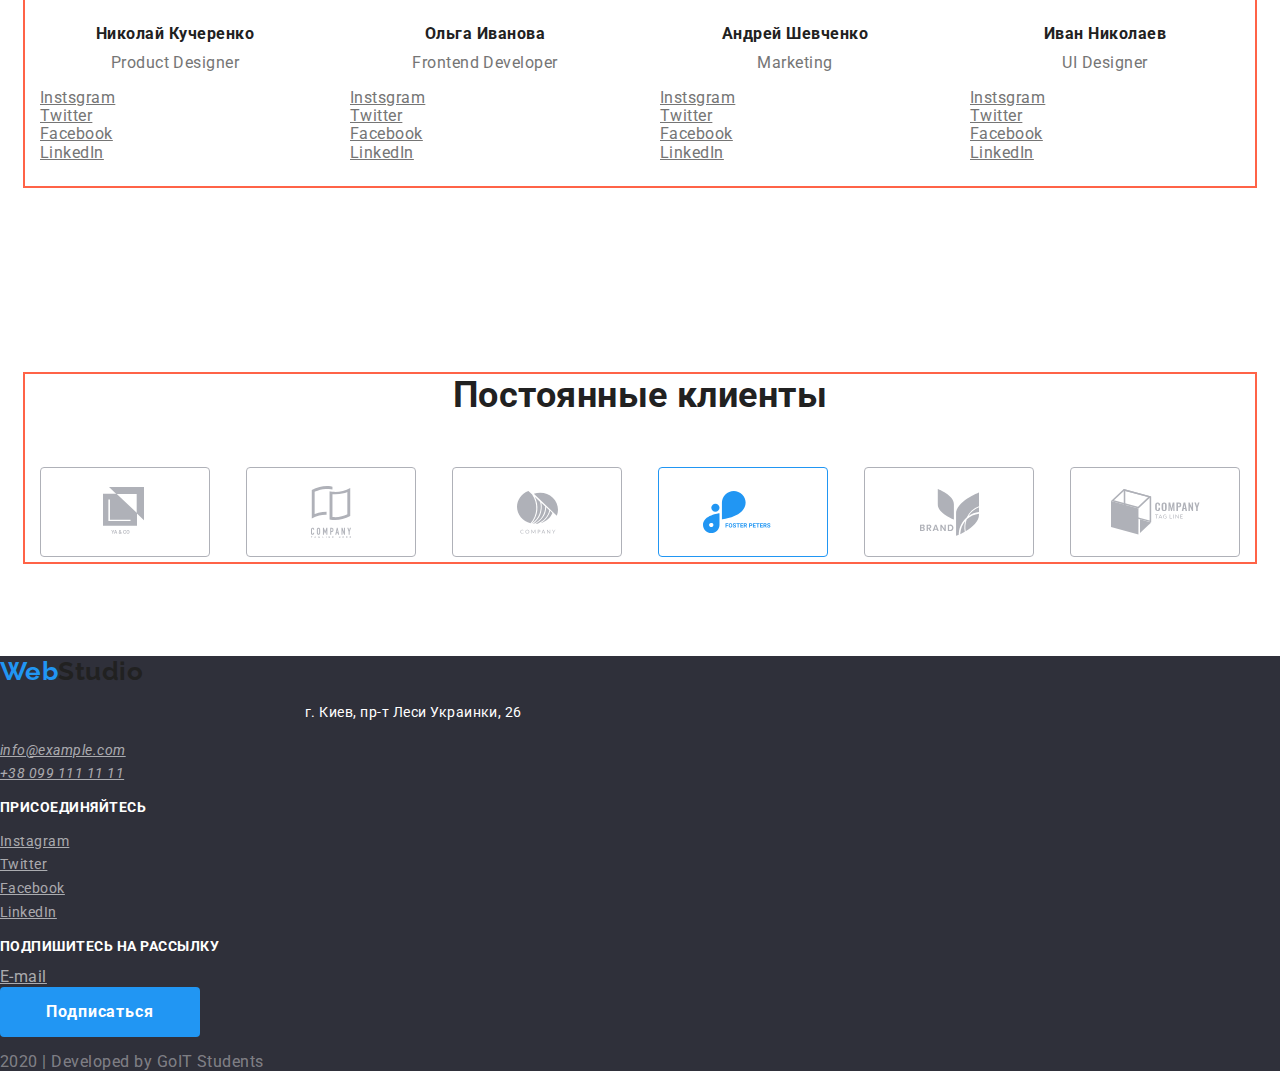
==== commit f0bba1f0: "добавляет флекс-бокст на страничку портфолио" ====
--- a/index.html
+++ b/index.html
@@ -20,12 +20,14 @@
       <div class="container main-nav">
         <div class="logo">
           <a href="/" class="logo" lang="en"
-            ><span class="logo-web">Web</span> Studio</a
+            ><span class="logo-web">Web</span>Studio</a
           >
         </div>
         <nav>
           <ul class="site-nav">
-            <li class="item"><a href="" class="link current">Студия</a></li>
+            <li class="item">
+              <a href="./index.html" class="link current">Студия</a>
+            </li>
             <li class="item">
               <a href="./portfolio.html" class="link">Портфолио</a>
             </li>
@@ -61,9 +63,9 @@
       <section class="section">
         <div class="container">
           <!--этот заголовок спрятать в css-->
-          <h2 class="section-title">Преимущества</h2>
+          <h2 class="feature-title">Преимущества</h2>
           <ul class="feature">
-            <li class="feature-list">
+            <li class="feature-list item">
               <figure class="figure">
                 <img src="./img/antenna1.svg" alt="antenna 1" />
                 <p class="title"><b>Внимание к деталям</b></p>
@@ -73,7 +75,7 @@
                 </figcaption>
               </figure>
             </li>
-            <li class="feature-list">
+            <li class="feature-list item">
               <figure class="figure">
                 <img src="./img/clock1.svg" alt="clock 1" />
                 <p class="title"><b>Пунктуальность</b></p>
@@ -83,7 +85,7 @@
                 </figcaption>
               </figure>
             </li>
-            <li class="feature-list">
+            <li class="feature-list item">
               <figure class="figure">
                 <img src="./img/diagram1.svg" alt="diagram 1" />
                 <p class="title"><b>Планирование</b></p>
@@ -93,7 +95,7 @@
                 </figcaption>
               </figure>
             </li>
-            <li class="feature-list">
+            <li class="feature-list item">
               <figure class="figure">
                 <img src="./img/astronaut1.svg" alt="astronaut 1" />
                 <p class="title"><b>Современные технологии</b></p>
@@ -201,7 +203,7 @@
       <section class="section">
         <div class="container">
           <h2 class="section-title">Постоянные клиенты</h2>
-          <ul>
+          <ul class="clients">
             <li>
               <img src="./img/Client1.svg" alt="logo client 1" />
             </li>
--- a/css/styles.css
+++ b/css/styles.css
@@ -60,6 +60,7 @@
 
 .site-nav {
   display: flex;
+  margin-left: 85px;
 }
 
 .site-nav .item:not(:last-child) {
@@ -92,6 +93,7 @@
 
 .address {
   display: flex;
+  margin-left: 305px;
 }
 
 .address .item + .item {
@@ -123,6 +125,7 @@
   background-color: rgba(47, 48, 58, 80%);
   text-align: center;
 }
+
 .hero-title {
   margin-top: 0;
   margin-bottom: 30px;
@@ -170,6 +173,20 @@
 
 /* section feature */
 
+.feature {
+  display: flex;
+  justify-content: space-between;
+}
+
+.feature .item:not(:last-child) {
+  margin-right: 30px;
+}
+
+.feature-title {
+  margin-top: 0;
+  margin-bottom: 0;
+}
+
 .feature .title {
   margin-top: 30px;
   margin-bottom: 10px;
@@ -189,10 +206,17 @@
 .figure {
   margin-top: 0;
   margin-bottom: 0;
+  margin-right: 0;
+  margin-left: 0;
 }
 
 /* work */
 
+.work {
+  display: flex;
+  justify-content: space-between;
+}
+
 .work .text {
   margin-top: 0;
   margin-bottom: 0;
@@ -207,6 +231,11 @@
 }
 
 /* team */
+
+.team {
+  display: flex;
+  justify-content: space-between;
+}
 
 .team-section {
   padding-top: 94px;
@@ -251,6 +280,13 @@
   color: var(--accent-color);
 }
 
+/* clients */
+
+.clients {
+  display: flex;
+  justify-content: space-between;
+}
+
 /* footer */
 
 .footer {
@@ -336,6 +372,17 @@
   margin-bottom: 100px;
 }
 
+/* portfolio buttons */
+
+.button-list {
+  display: flex;
+  justify-content: center;
+}
+
+.button-list .item:not(:last-child) {
+  margin-right: 8px;
+}
+
 .portfolio-list {
   padding-bottom: 33px;
 }
@@ -352,8 +399,31 @@
   background-color: var(--accent-color);
 }
 
+/* portfolio title */
+
 .portfolio-title {
   margin-top: 0;
+  margin-bottom: 0;
+}
+
+/* examples */
+
+.examples {
+  display: flex;
+  flex-wrap: wrap;
+}
+
+.examples-item {
+  width: calc((100% - 60px) / 3);
+  margin-right: 30px;
+  margin-bottom: 30px;
+}
+
+.examples-item:nth-child(3n) {
+  margin: 0;
+}
+
+.examples-item:nth-last-child(-n + 3) {
   margin-bottom: 0;
 }
 
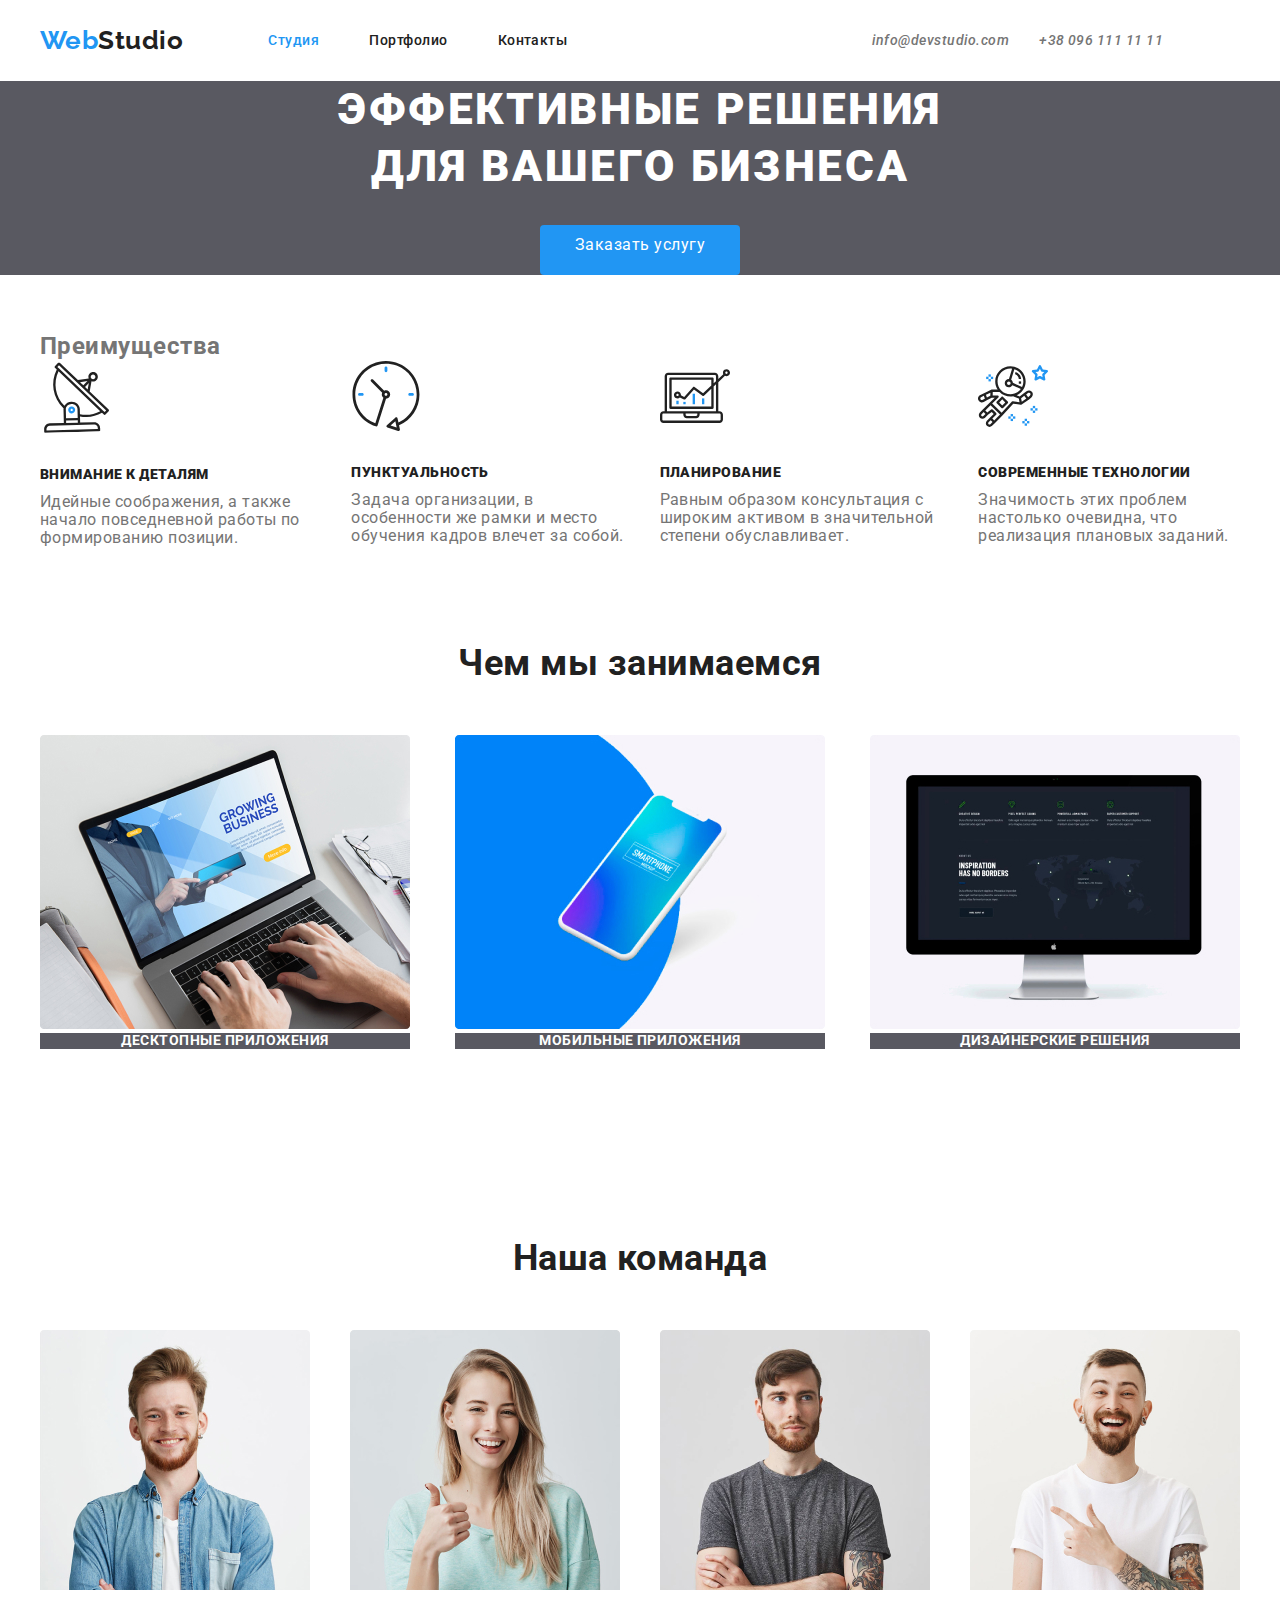
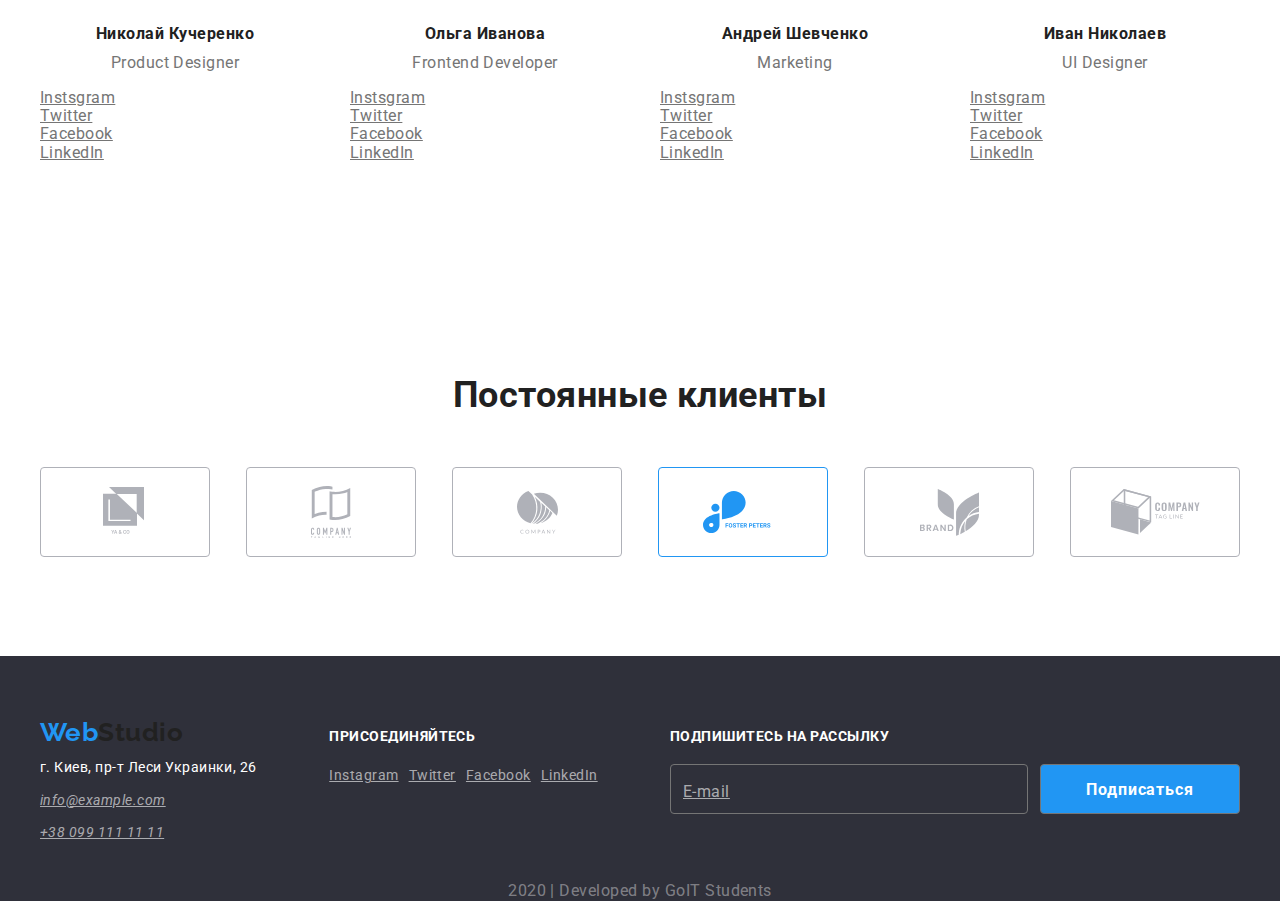
==== commit 45040379: "добавляет флекс-бокс к футеру" ====
--- a/index.html
+++ b/index.html
@@ -114,15 +114,15 @@
         <div class="container">
           <h2 class="section-title">Чем мы занимаемся</h2>
           <ul class="work">
-            <li>
+            <li class="item">
               <img src="./img/laptop.img.jpg" alt="laptop photo" />
               <p class="text">Десктопные приложения</p>
             </li>
-            <li>
+            <li class="item">
               <img src="./img/mob.img.jpg" alt="phone photo" />
               <p class="text">Мобильные приложения</p>
             </li>
-            <li>
+            <li class="item">
               <img src="./img/tv.img.jpg" alt="tv photo" />
               <p class="text">Дизайнерские решения</p>
             </li>
@@ -144,10 +144,10 @@
               <p class="name"><b>Николай Кучеренко</b></p>
               <p lang="en" class="occupation">Product Designer</p>
               <ul class="social-list">
-                <li><a href="" class="link">Instsgram</a></li>
-                <li><a href="" class="link">Twitter</a></li>
-                <li><a href="" class="link">Facebook</a></li>
-                <li><a href="" class="link">LinkedIn</a></li>
+                <li class="item"><a href="" class="link">Instsgram</a></li>
+                <li class="item"><a href="" class="link">Twitter</a></li>
+                <li class="item"><a href="" class="link">Facebook</a></li>
+                <li class="item"><a href="" class="link">LinkedIn</a></li>
               </ul>
             </li>
             <li class="team-card">
@@ -159,10 +159,10 @@
               <p class="name"><b>Ольга Иванова</b></p>
               <p lang="en" class="occupation">Frontend Developer</p>
               <ul class="social-list">
-                <li><a href="" class="link">Instsgram</a></li>
-                <li><a href="" class="link">Twitter</a></li>
-                <li><a href="" class="link">Facebook</a></li>
-                <li><a href="" class="link">LinkedIn</a></li>
+                <li class="item"><a href="" class="link">Instsgram</a></li>
+                <li class="item"><a href="" class="link">Twitter</a></li>
+                <li class="item"><a href="" class="link">Facebook</a></li>
+                <li class="item"><a href="" class="link">LinkedIn</a></li>
               </ul>
             </li>
             <li class="team-card">
@@ -174,10 +174,10 @@
               <p class="name"><b>Андрей Шевченко</b></p>
               <p lang="en" class="occupation">Marketing</p>
               <ul class="social-list">
-                <li><a href="" class="link">Instsgram</a></li>
-                <li><a href="" class="link">Twitter</a></li>
-                <li><a href="" class="link">Facebook</a></li>
-                <li><a href="" class="link">LinkedIn</a></li>
+                <li class="item"><a href="" class="link">Instsgram</a></li>
+                <li class="item"><a href="" class="link">Twitter</a></li>
+                <li class="item"><a href="" class="link">Facebook</a></li>
+                <li class="item"><a href="" class="link">LinkedIn</a></li>
               </ul>
             </li>
             <li class="team-card">
@@ -189,10 +189,10 @@
               <p class="name"><b>Иван Николаев</b></p>
               <p lang="en" class="occupation">UI Designer</p>
               <ul class="social-list">
-                <li><a href="" class="link">Instsgram</a></li>
-                <li><a href="" class="link">Twitter</a></li>
-                <li><a href="" class="link">Facebook</a></li>
-                <li><a href="" class="link">LinkedIn</a></li>
+                <li class="item"><a href="" class="link">Instsgram</a></li>
+                <li class="item"><a href="" class="link">Twitter</a></li>
+                <li class="item"><a href="" class="link">Facebook</a></li>
+                <li class="item"><a href="" class="link">LinkedIn</a></li>
               </ul>
             </li>
           </ul>
@@ -228,35 +228,40 @@
     </main>
 
     <!--подвал страницы-->
-    <footer class="footer">
-      <a href="/" lang="en" class="logo"
-        ><span class="logo-web">Web</span>Studio</a
-      >
-      <address>
-        <p class="address">г. Киев, пр-т Леси Украинки, 26</p>
-        <a href="mailto:info@example.com" class="link">info@example.com</a
-        ><br />
-        <a href="tel:+380991111111" class="link">+38 099 111 11 11</a>
-      </address>
-
-      <!--блок соцсети-->
-      <div>
-        <h3 class="title">присоединяйтесь</h3>
-        <ul>
-          <li><a href="" class="link">Instagram</a></li>
-          <li><a href="" class="link">Twitter</a></li>
-          <li><a href="" class="link">Facebook</a></li>
-          <li><a href="" class="link">LinkedIn</a></li>
-        </ul>
-      </div>
-
-      <!--блок присоединяйтесь-->
-      <div>
-        <h3 class="title">подпишитесь на рассылку</h3>
-        <ul>
-          <li><a href="" class="button">E-mail</a></li>
-          <li><a href="" class="button primary">Подписаться</a></li>
-        </ul>
+    <footer class="footer-section">
+      <div class="container footer">
+        <!-- блок адрес -->
+        <div class="address-container">
+          <a href="/" lang="en" class="logo"
+            ><span class="logo-web">Web</span>Studio</a
+          >
+          <address>
+            <p class="address">г. Киев, пр-т Леси Украинки, 26</p>
+            <a href="mailto:info@example.com" class="link">info@example.com</a>
+            <a href="tel:+380991111111" class="link">+38 099 111 11 11</a>
+          </address>
+        </div>
+        <!--блок соцсети-->
+        <div class="join-us">
+          <h3 class="title">присоединяйтесь</h3>
+          <ul class="join-list">
+            <li class="item"><a href="" class="link">Instagram</a></li>
+            <li class="item"><a href="" class="link">Twitter</a></li>
+            <li class="item"><a href="" class="link">Facebook</a></li>
+            <li class="item"><a href="" class="link">LinkedIn</a></li>
+          </ul>
+        </div>
+
+        <!--блок присоединяйтесь-->
+        <div class="sign-up">
+          <h3 class="title">подпишитесь на рассылку</h3>
+          <ul class="signup-buttons">
+            <li class="item"><a href="" class="button">E-mail</a></li>
+            <li class="item">
+              <a href="" class="button primary">Подписаться</a>
+            </li>
+          </ul>
+        </div>
       </div>
       <p class="text">2020 | Developed by GoIT Students</p>
     </footer>
--- a/css/styles.css
+++ b/css/styles.css
@@ -18,8 +18,6 @@
   margin: auto;
   padding-left: 15px;
   padding-right: 15px;
-
-  outline: 2px solid tomato;
 }
 
 ul {
@@ -217,6 +215,10 @@
   justify-content: space-between;
 }
 
+.work .item:not(:last-child) {
+  margin-right: 30px;
+}
+
 .work .text {
   margin-top: 0;
   margin-bottom: 0;
@@ -235,6 +237,10 @@
 .team {
   display: flex;
   justify-content: space-between;
+}
+
+.team-card:not(:last-child) {
+  margin-right: 30px;
 }
 
 .team-section {
@@ -287,13 +293,64 @@
   justify-content: space-between;
 }
 
-/* footer */
+/* Footer */
+
+.footer-section {
+  background-color: #2f303a;
+}
 
 .footer {
-  background-color: #2f303a;
-}
-
-.footer .address {
+  display: flex;
+  align-items: flex-start;
+  justify-content: space-between;
+}
+
+/* footer address */
+
+.address-container {
+  margin-top: 61px;
+  margin-bottom: 28px;
+}
+
+.address-container .logo {
+  display: block;
+  margin-bottom: 8px;
+}
+
+/* join- us */
+
+.join-us {
+  margin-top: 73px;
+  margin-bottom: 56px;
+}
+
+.join-list {
+  display: flex;
+}
+
+.join-list .item:not(:last-child) {
+  margin-right: 10px;
+}
+
+/* sineup */
+
+.sign-up {
+  margin-top: 73px;
+  margin-bottom: 50px;
+}
+
+.signup-buttons {
+  display: flex;
+}
+
+.signup-buttons .item + .item {
+  margin-left: 12px;
+}
+
+.footer-section .address {
+  margin-left: 0;
+  margin-top: 0;
+  margin-bottom: 9px;
   color: var(--primary-white-color);
 
   font-style: normal;
@@ -302,19 +359,23 @@
   line-height: 1.7;
 }
 
-.footer .link {
+.footer-section .link {
+  display: block;
+  margin-bottom: 9px;
   color: rgba(255, 255, 255, 60%);
 
   font-size: 14px;
   line-height: 1.7;
 }
 
-.footer .link:hover,
-.footer .link:focus {
-  color: var(--accent-color);
-}
-
-.footer .title {
+.footer-section .link:hover,
+.footer-section .link:focus {
+  color: var(--accent-color);
+}
+
+.footer-section .title {
+  margin: 0;
+  margin-bottom: 20px;
   color: var(--primary-white-color);
 
   font-weight: bold;
@@ -323,11 +384,25 @@
   text-transform: uppercase;
 }
 
-.footer .text {
+.footer-section .text {
+  margin-top: 0;
+  margin-bottom: 0;
   color: rgba(255, 255, 255, 40%);
+  text-align: center;
 }
 
 .button {
+  display: inline-block;
+  border: 1px solid var(--primary-text-color);
+  border-radius: 4px;
+  padding-left: 12px;
+  padding-right: 12px;
+  padding-top: 18px;
+  padding-bottom: 18px;
+
+  min-width: 358px;
+  height: 50px;
+
   color: rgba(255, 255, 255, 60%);
   background-color: #2f303a;
 }
@@ -388,6 +463,11 @@
 }
 
 .portfolio-button {
+  min-width: 73px;
+  padding: 6px 22px;
+
+  border-radius: 4px;
+  border: 1px solid transparent;
   margin-bottom: 16px;
   color: var(--title-text-color);
   background-color: #f5f4fa;
@@ -448,6 +528,7 @@
 }
 
 .examples .discription {
+  display: none;
   margin-top: 0;
   margin-bottom: 0;
   color: var(--primary-text-color);
